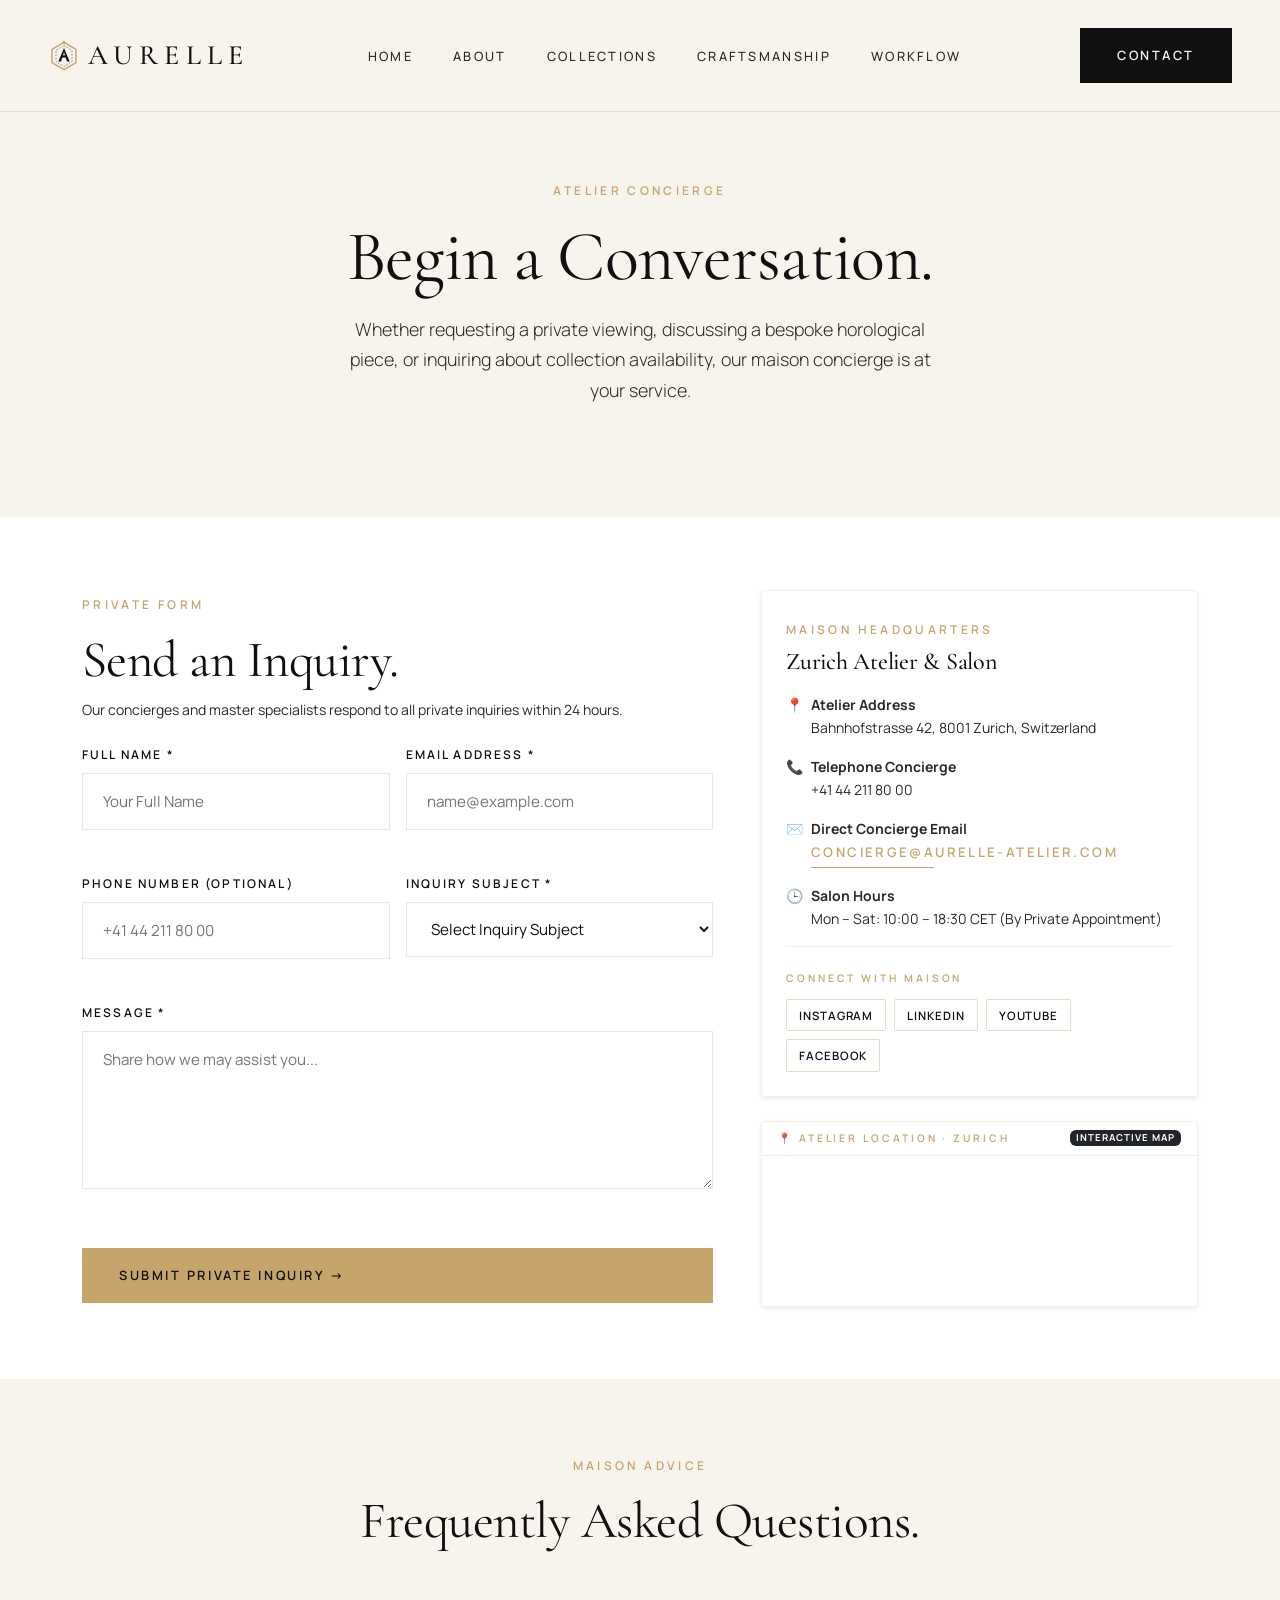
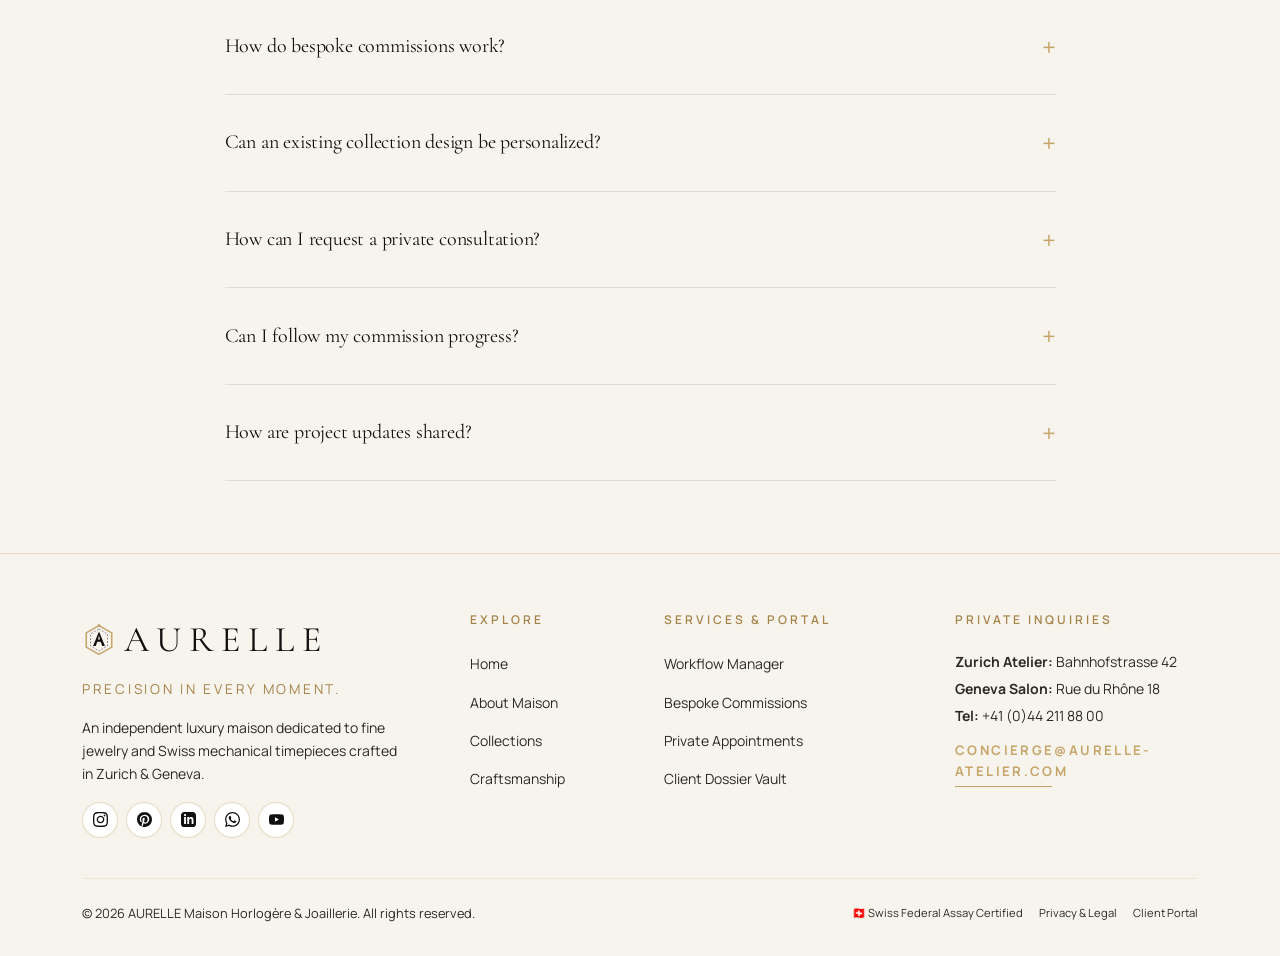
==== contact.html @ a98982f9 "first commit" ====
<!DOCTYPE html>
<html lang="en">
<head>
  <meta charset="UTF-8">
  <meta name="viewport" content="width=device-width, initial-scale=1.0">
  <title>Contact & Consultations — AURELLE Maison Horlogère</title>
  <meta name="description" content="Connect with AURELLE atelier concierge for private consultations, bespoke jewelry commissions, or watch inquires.">
  <link rel="icon" type="image/svg+xml" href="assets/images/favicon.svg">
  
  <link rel="preconnect" href="https://fonts.googleapis.com">
  <link rel="preconnect" href="https://fonts.gstatic.com" crossorigin>
  <link href="https://fonts.googleapis.com/css2?family=Cormorant+Garamond:ital,wght@0,300;0,400;0,500;0,600;1,400&family=Manrope:wght@300;400;500;600;700&display=swap" rel="stylesheet">
  <link href="https://cdn.jsdelivr.net/npm/bootstrap@5.3.2/dist/css/bootstrap.min.css" rel="stylesheet">
  <link rel="stylesheet" href="assets/css/style.css">
</head>
<body>
  <div class="page-progress-bar"></div>

  <!-- GLOBAL NAVBAR (Light page mode) -->
  <nav class="navbar-aurelle navbar-light-page" aria-label="Main Navigation">
    <div class="container-fluid px-lg-5 px-4 d-flex align-items-center justify-content-between">
      <a href="index.html" class="brand-logo d-inline-flex align-items-center gap-2">
        <svg class="brand-logo-icon" width="32" height="32" viewBox="0 0 40 40" fill="none" xmlns="http://www.w3.org/2000/svg">
          <path d="M20 3L35 11.6603V28.3397L20 37L5 28.3397V11.6603L20 3Z" stroke="#C6A56B" stroke-width="1.8" fill="none"/>
          <path d="M20 7L30 13V27L20 33L10 27V13L20 7Z" stroke="currentColor" stroke-width="1" stroke-dasharray="2 2" fill="none" opacity="0.6"/>
          <path d="M20 10L27 27H23.8L22 22H18L16.2 27H13L20 10ZM20 14.8L18.8 19.5H21.2L20 14.8Z" fill="currentColor"/>
          <circle cx="20" cy="3" r="1.8" fill="#C6A56B"/>
        </svg>
        <span>AURELLE</span>
      </a>

      <ul class="nav-links-desktop m-0 p-0">
        <li><a href="index.html" class="nav-link-item">Home</a></li>
        <li><a href="about.html" class="nav-link-item">About</a></li>
        <li><a href="collections.html" class="nav-link-item">Collections</a></li>
        <li><a href="craftsmanship.html" class="nav-link-item">Craftsmanship</a></li>
        <li><a href="workflow.html" class="nav-link-item">Workflow</a></li>
      </ul>

      <div class="desktop-contact-btn">
        <a href="contact.html" class="btn-aurelle-dark">Contact</a>
      </div>

      <button class="mobile-toggle-btn" aria-label="Toggle Navigation Menu" aria-expanded="false">
        <span></span>
        <span></span>
        <span></span>
      </button>
    </div>
  </nav>

  <!-- FULL SCREEN MOBILE MENU OVERLAY -->
  <div class="mobile-menu-overlay" role="dialog" aria-modal="true" aria-label="Mobile Navigation Menu">
    <div class="mobile-menu-header d-flex align-items-center justify-content-between">
      <div class="d-flex align-items-center gap-2">
        <svg class="brand-logo-icon" width="28" height="28" viewBox="0 0 40 40" fill="none" xmlns="http://www.w3.org/2000/svg">
          <path d="M20 3L35 11.6603V28.3397L20 37L5 28.3397V11.6603L20 3Z" stroke="#C6A56B" stroke-width="1.8" fill="none"/>
          <path d="M20 7L30 13V27L20 33L10 27V13L20 7Z" stroke="currentColor" stroke-width="1" stroke-dasharray="2 2" fill="none" opacity="0.6"/>
          <path d="M20 10L27 27H23.8L22 22H18L16.2 27H13L20 10ZM20 14.8L18.8 19.5H21.2L20 14.8Z" fill="currentColor"/>
          <circle cx="20" cy="3" r="1.8" fill="#C6A56B"/>
        </svg>
        <span class="text-obsidian fw-bold font-serif" style="font-size: 1.15rem; letter-spacing: 0.18em;">AURELLE</span>
      </div>
      <button class="mobile-close-btn" aria-label="Close Menu">✕</button>
    </div>

    <ul class="mobile-menu-nav">
      <li class="mobile-menu-item"><a href="index.html" class="mobile-menu-link"><span class="menu-num">01</span> Home</a></li>
      <li class="mobile-menu-item"><a href="about.html" class="mobile-menu-link"><span class="menu-num">02</span> About</a></li>
      <li class="mobile-menu-item"><a href="collections.html" class="mobile-menu-link"><span class="menu-num">03</span> Collections</a></li>
      <li class="mobile-menu-item"><a href="craftsmanship.html" class="mobile-menu-link"><span class="menu-num">04</span> Craftsmanship</a></li>
      <li class="mobile-menu-item"><a href="workflow.html" class="mobile-menu-link"><span class="menu-num">05</span> Workflow Manager</a></li>
      <li class="mobile-menu-item mt-3">
        <a href="contact.html" class="btn-aurelle-dark w-100 text-center justify-content-center mobile-menu-link">Contact</a>
      </li>
    </ul>
  </div>

  <main style="padding-top: 5rem;">
    <!-- SECTION 01 — CONTACT HERO -->
    <section class="py-5 bg-warm-ivory text-center mobile-center-text">
      <div class="container py-lg-5 reveal-up">
        <span class="section-label">ATELIER CONCIERGE</span>
        <h1>Begin a Conversation.</h1>
        <p class="lead-text mx-auto mt-3" style="max-width: 600px;">
          Whether requesting a private viewing, discussing a bespoke horological piece, or inquiring about collection availability, our maison concierge is at your service.
        </p>
      </div>
    </section>

    <!-- SECTION 02 — 2-COLUMN CONTACT FORM & MAISON CONCIERGE DETAILS -->
    <section class="py-5 bg-white border-top border-light mobile-center-text">
      <div class="container py-lg-4">
        <div class="row g-5">
          <!-- Left Column: Form -->
          <div class="col-lg-7 reveal-up">
            <div class="mb-4">
              <span class="section-label">PRIVATE FORM</span>
              <h2>Send an Inquiry.</h2>
              <p class="text-muted-custom small mt-2">
                Our concierges and master specialists respond to all private inquiries within 24 hours.
              </p>
            </div>

            <form class="form-aurelle-validate">
              <div class="row g-3">
                <div class="col-md-6 form-group-aurelle">
                  <label class="form-label-aurelle">Full Name *</label>
                  <input type="text" class="form-control-aurelle" placeholder="Your Full Name" required>
                </div>

                <div class="col-md-6 form-group-aurelle">
                  <label class="form-label-aurelle">Email Address *</label>
                  <input type="email" class="form-control-aurelle" placeholder="name@example.com" required>
                </div>

                <div class="col-md-6 form-group-aurelle">
                  <label class="form-label-aurelle">Phone Number (Optional)</label>
                  <input type="tel" class="form-control-aurelle" placeholder="+41 44 211 80 00">
                </div>

                <div class="col-md-6 form-group-aurelle">
                  <label class="form-label-aurelle">Inquiry Subject *</label>
                  <select class="form-control-aurelle" required>
                    <option value="">Select Inquiry Subject</option>
                    <option value="watch">Watch Collection Inquiry</option>
                    <option value="jewelry">Fine Jewelry Inquiry</option>
                    <option value="bespoke">Bespoke Commission</option>
                    <option value="workflow">Project & Workflow Query</option>
                    <option value="general">General Question</option>
                  </select>
                </div>

                <div class="col-12 form-group-aurelle">
                  <label class="form-label-aurelle">Message *</label>
                  <textarea class="form-control-aurelle" rows="5" placeholder="Share how we may assist you..." required></textarea>
                </div>

                <div class="col-12 mt-4">
                  <button type="submit" class="btn-aurelle-gold w-100 text-center">Submit Private Inquiry →</button>
                </div>
              </div>
            </form>
          </div>

          <!-- Right Column: Info, Social Icons & Google Map -->
          <div class="col-lg-5 reveal-up">
            <!-- Maison Contact Card -->
            <div class="p-4 bg-warm-ivory border border-gold-subtle rounded-1 mb-4 shadow-sm">
              <span class="section-label mb-2">MAISON HEADQUARTERS</span>
              <h3 class="h4 text-obsidian mb-3">Zurich Atelier & Salon</h3>

              <div class="d-flex flex-column gap-3 small text-muted-custom">
                <div class="d-flex align-items-start gap-2">
                  <span class="text-gold fw-bold">📍</span>
                  <div>
                    <strong class="text-obsidian d-block">Atelier Address</strong>
                    Bahnhofstrasse 42, 8001 Zurich, Switzerland
                  </div>
                </div>

                <div class="d-flex align-items-start gap-2">
                  <span class="text-gold fw-bold">📞</span>
                  <div>
                    <strong class="text-obsidian d-block">Telephone Concierge</strong>
                    +41 44 211 80 00
                  </div>
                </div>

                <div class="d-flex align-items-start gap-2">
                  <span class="text-gold fw-bold">✉️</span>
                  <div>
                    <strong class="text-obsidian d-block">Direct Concierge Email</strong>
                    <a href="mailto:concierge@aurelle-atelier.com" class="link-gold">concierge@aurelle-atelier.com</a>
                  </div>
                </div>

                <div class="d-flex align-items-start gap-2">
                  <span class="text-gold fw-bold">🕒</span>
                  <div>
                    <strong class="text-obsidian d-block">Salon Hours</strong>
                    Mon – Sat: 10:00 – 18:30 CET (By Private Appointment)
                  </div>
                </div>
              </div>

              <!-- Social Links -->
              <div class="border-top border-gold-subtle pt-3 mt-3">
                <span class="section-label mb-2" style="font-size:0.65rem;">CONNECT WITH MAISON</span>
                <div class="d-flex gap-2 flex-wrap mt-1">
                  <a href="#" class="contact-social-btn">Instagram</a>
                  <a href="#" class="contact-social-btn">LinkedIn</a>
                  <a href="#" class="contact-social-btn">YouTube</a>
                  <a href="#" class="contact-social-btn">Facebook</a>
                </div>
              </div>
            </div>

            <!-- Google Map Embed (Bigger Interactive Map) -->
            <div class="contact-map-card overflow-hidden rounded-1 border border-gold-subtle shadow-sm">
              <div class="bg-warm-ivory px-3 py-2 border-bottom border-gold-subtle d-flex align-items-center justify-content-between">
                <span class="section-label m-0" style="font-size: 0.65rem;">📍 ATELIER LOCATION · ZURICH</span>
                <span class="badge bg-dark text-gold" style="font-size: 0.6rem; letter-spacing: 0.1em;">INTERACTIVE MAP</span>
              </div>
              <iframe 
                src="https://www.google.com/maps/embed?pb=!1m18!1m12!1m3!1d2701.8906371253015!2d8.5375!3d47.3698!2m3!1f0!2f0!3f0!3m2!1i1024!2i768!4f13.1!3m3!1m2!1s0x479e07a2167d4f93%3A0x6b40286e6df41c2a!2sBahnhofstrasse%2C%208001%20Z%C3%BCrich%2C%20Switzerland!5e0!3m2!1sen!2sch!4v1700000000000!5m2!1sen!2sch" 
                width="100%" 
                height="450" 
                style="border:0; filter: contrast(1.03);" 
                allowfullscreen="" 
                loading="lazy" 
                referrerpolicy="no-referrer-when-downgrade"
                title="AURELLE Zurich Atelier Map Location">
              </iframe>
            </div>
          </div>
        </div>
      </div>
    </section>

    <!-- SECTION 03 — FREQUENTLY ASKED QUESTIONS ACCORDION -->
    <section class="py-5 bg-warm-ivory mobile-center-text">
      <div class="container py-lg-4">
        <div class="text-center mb-5 reveal-up">
          <span class="section-label">MAISON ADVICE</span>
          <h2>Frequently Asked Questions.</h2>
        </div>

        <div class="row justify-content-center">
          <div class="col-lg-9 reveal-up">
            <div class="faq-accordion-item">
              <div class="faq-accordion-header">
                <h4>How do bespoke commissions work?</h4>
                <span class="faq-toggle-icon">+</span>
              </div>
              <div class="faq-accordion-content">
                <p>Bespoke commissions begin with a consultation to explore initial design concepts, metal preferences, and gemstone selection. Following approval of 3D renders, our master craftsmen bring the piece to life with real-time updates accessible via our Workflow Manager portal.</p>
              </div>
            </div>

            <div class="faq-accordion-item">
              <div class="faq-accordion-header">
                <h4>Can an existing collection design be personalized?</h4>
                <span class="faq-toggle-icon">+</span>
              </div>
              <div class="faq-accordion-content">
                <p>Yes. All AURELLE timepieces and fine jewelry items can be customized with hand-engraved monograms, specific gemstone selections, custom leather straps, or distinct gold alloy finishes.</p>
              </div>
            </div>

            <div class="faq-accordion-item">
              <div class="faq-accordion-header">
                <h4>How can I request a private consultation?</h4>
                <span class="faq-toggle-icon">+</span>
              </div>
              <div class="faq-accordion-content">
                <p>Simply complete our online inquiry form or email concierge@aurelle-atelier.com. Our concierge will contact you within 24 hours to arrange an in-person salon visit or virtual consultation.</p>
              </div>
            </div>

            <div class="faq-accordion-item">
              <div class="faq-accordion-header">
                <h4>Can I follow my commission progress?</h4>
                <span class="faq-toggle-icon">+</span>
              </div>
              <div class="faq-accordion-content">
                <p>Absolutely. Every client receives a secure project reference code allowing them to monitor milestone stages, view workshop photo updates, and review quality inspection reports in our Workflow Manager.</p>
              </div>
            </div>

            <div class="faq-accordion-item">
              <div class="faq-accordion-header">
                <h4>How are project updates shared?</h4>
                <span class="faq-toggle-icon">+</span>
              </div>
              <div class="faq-accordion-content">
                <p>Updates are published directly to your client workflow portal as key milestones are completed—such as CAD approval, metal casting, stone setting, and chronometric timing tests.</p>
              </div>
            </div>
          </div>
        </div>
      </div>
    </section>
  </main>

  <!-- GLOBAL FOOTER -->
  <footer class="footer-aurelle">
    <div class="container">
      <div class="row g-4 g-lg-5">
        <div class="col-lg-4 col-md-6">
          <div class="footer-brand-title d-inline-flex align-items-center gap-2">
            <svg class="brand-logo-icon" width="34" height="34" viewBox="0 0 40 40" fill="none" xmlns="http://www.w3.org/2000/svg">
              <path d="M20 3L35 11.6603V28.3397L20 37L5 28.3397V11.6603L20 3Z" stroke="#C6A56B" stroke-width="1.8" fill="none"/>
              <path d="M20 7L30 13V27L20 33L10 27V13L20 7Z" stroke="currentColor" stroke-width="1" stroke-dasharray="2 2" fill="none" opacity="0.6"/>
              <path d="M20 10L27 27H23.8L22 22H18L16.2 27H13L20 10ZM20 14.8L18.8 19.5H21.2L20 14.8Z" fill="currentColor"/>
              <circle cx="20" cy="3" r="1.8" fill="#C6A56B"/>
            </svg>
            <span>AURELLE</span>
          </div>
          <div class="footer-tagline">Precision in Every Moment.</div>
          <p class="text-muted-custom small mb-3" style="max-width: 320px;">
            An independent luxury maison dedicated to fine jewelry and Swiss mechanical timepieces crafted in Zurich & Geneva.
          </p>
          <div class="footer-social-bar d-flex align-items-center gap-2 mt-3">
            <a href="https://instagram.com" target="_blank" class="footer-social-icon" title="Instagram" aria-label="Instagram">
              <svg width="15" height="15" fill="currentColor" viewBox="0 0 24 24"><path d="M12 2.163c3.204 0 3.584.012 4.85.07 3.252.148 4.771 1.691 4.919 4.919.058 1.265.069 1.645.069 4.849 0 3.205-.012 3.584-.069 4.849-.149 3.225-1.664 4.771-4.919 4.919-1.266.058-1.644.07-4.85.07-3.204 0-3.584-.012-4.849-.07-3.26-.149-4.771-1.699-4.919-4.92-.058-1.265-.07-1.644-.07-4.849 0-3.204.013-3.583.07-4.849.149-3.227 1.664-4.771 4.919-4.919 1.266-.057 1.645-.069 4.849-.069zm0-2.163c-3.259 0-3.667.014-4.947.072-4.358.2-6.78 2.618-6.98 6.98-.059 1.281-.073 1.689-.073 4.948 0 3.259.014 3.668.072 4.948.2 4.358 2.618 6.78 6.98 6.98 1.281.058 1.689.072 4.948.072 3.259 0 3.668-.014 4.948-.072 4.354-.2 6.782-2.618 6.979-6.98.059-1.28.073-1.689.073-4.948 0-3.259-.014-3.667-.072-4.947-.196-4.354-2.617-6.78-6.979-6.98-1.281-.059-1.69-.073-4.949-.073zm0 5.838c-3.403 0-6.162 2.759-6.162 6.162s2.759 6.163 6.162 6.163 6.162-2.759 6.162-6.163c0-3.403-2.759-6.162-6.162-6.162zm0 10.162c-2.209 0-4-1.79-4-4 0-2.209 1.791-4 4-4s4 1.791 4 4c0 2.21-1.791 4-4 4zm6.406-11.845c-.796 0-1.441.645-1.441 1.44s.645 1.44 1.441 1.44c.795 0 1.439-.645 1.439-1.44s-.644-1.44-1.439-1.44z"/></svg>
            </a>
            <a href="https://pinterest.com" target="_blank" class="footer-social-icon" title="Pinterest" aria-label="Pinterest">
              <svg width="15" height="15" fill="currentColor" viewBox="0 0 24 24"><path d="M12 0c-6.627 0-12 5.372-12 12 0 5.084 3.163 9.426 7.627 11.174-.105-.949-.2-2.405.042-3.441.218-.937 1.407-5.965 1.407-5.965s-.359-.719-.359-1.782c0-1.668.967-2.914 2.171-2.914 1.023 0 1.518.769 1.518 1.69 0 1.029-.655 2.568-.994 3.995-.283 1.194.599 2.169 1.777 2.169 2.133 0 3.772-2.249 3.772-5.495 0-2.873-2.064-4.882-5.012-4.882-3.414 0-5.418 2.561-5.418 5.207 0 1.031.397 2.138.893 2.738.098.119.112.224.083.345-.09.375-.293 1.199-.334 1.363-.053.225-.172.271-.401.165-1.495-.69-2.433-2.878-2.433-4.646 0-3.776 2.748-7.252 7.92-7.252 4.158 0 7.392 2.967 7.392 6.923 0 4.135-2.607 7.462-6.233 7.462-1.214 0-2.354-.629-2.758-1.379l-.749 2.848c-.269 1.045-1.004 2.352-1.498 3.146 1.123.345 2.306.535 3.55.535 6.627 0 12-5.373 12-12 0-6.628-5.373-12-12-12z"/></svg>
            </a>
            <a href="https://linkedin.com" target="_blank" class="footer-social-icon" title="LinkedIn" aria-label="LinkedIn">
              <svg width="15" height="15" fill="currentColor" viewBox="0 0 24 24"><path d="M19 0h-14c-2.761 0-5 2.239-5 5v14c0 2.761 2.239 5 5 5h14c2.762 0 5-2.239 5-5v-14c0-2.761-2.238-5-5-5zm-11 19h-3v-11h3v11zm-1.5-12.268c-.966 0-1.75-.79-1.75-1.764s.784-1.764 1.75-1.764 1.75.79 1.75 1.764-.783 1.764-1.75 1.764zm13.5 12.268h-3v-5.604c0-3.368-4-3.113-4 0v5.604h-3v-11h3v1.765c1.396-2.586 7-2.777 7 2.476v6.759z"/></svg>
            </a>
            <a href="https://wa.me/" target="_blank" class="footer-social-icon" title="WhatsApp Concierge" aria-label="WhatsApp">
              <svg width="15" height="15" fill="currentColor" viewBox="0 0 24 24"><path d="M.057 24l1.687-6.163c-1.041-1.804-1.588-3.849-1.587-5.946.003-6.556 5.338-11.891 11.893-11.891 3.181.001 6.167 1.24 8.413 3.488 2.245 2.248 3.481 5.236 3.48 8.414-.003 6.557-5.338 11.892-11.893 11.892-1.99-.001-3.951-.5-5.688-1.448l-6.305 1.654zm6.597-3.807c1.676.995 3.276 1.591 5.392 1.592 5.448 0 9.886-4.434 9.889-9.885.002-5.462-4.415-9.89-9.881-9.892-5.452 0-9.887 4.434-9.889 9.884-.001 2.225.651 3.891 1.746 5.634l-.999 3.648 3.742-.981zm11.387-5.464c-.074-.124-.272-.198-.57-.347-.297-.149-1.758-.868-2.031-.967-.272-.099-.47-.149-.669.149-.198.297-.768.967-.941 1.165-.173.198-.347.223-.644.074-.297-.149-1.255-.462-2.39-1.475-.883-.788-1.48-1.761-1.653-2.059-.173-.297-.018-.458.13-.606.134-.133.297-.347.446-.521.151-.172.2-.296.3-.495.099-.198.05-.372-.025-.521-.075-.148-.669-1.611-.916-2.206-.242-.579-.487-.501-.669-.51l-.57-.01c-.198 0-.52.074-.792.372s-1.04 1.016-1.04 2.479 1.065 2.876 1.213 3.074c.149.198 2.095 3.2 5.076 4.487.709.306 1.263.489 1.694.626.712.226 1.36.194 1.872.118.571-.085 1.758-.719 2.006-1.413.248-.695.248-1.29.173-1.414z"/></svg>
            </a>
            <a href="https://youtube.com" target="_blank" class="footer-social-icon" title="Atelier Films" aria-label="YouTube">
              <svg width="15" height="15" fill="currentColor" viewBox="0 0 24 24"><path d="M23.498 6.186a3.016 3.016 0 0 0-2.122-2.136C19.505 3.545 12 3.545 12 3.545s-7.505 0-9.377.505A3.017 3.017 0 0 0 .502 6.186C0 8.07 0 12 0 12s0 3.93.502 5.814a3.016 3.016 0 0 0 2.122 2.136c1.871.505 9.376.505 9.376.505s7.505 0 9.377-.505a3.015 3.015 0 0 0 2.122-2.136C24 15.93 24 12 24 12s0-3.93-.502-5.814zM9.545 15.568V8.432L15.818 12l-6.273 3.568z"/></svg>
            </a>
          </div>
        </div>

        <div class="col-lg-2 col-md-6">
          <div class="footer-heading">Explore</div>
          <ul class="footer-links p-0">
            <li><a href="index.html">Home</a></li>
            <li><a href="about.html">About Maison</a></li>
            <li><a href="collections.html">Collections</a></li>
            <li><a href="craftsmanship.html">Craftsmanship</a></li>
          </ul>
        </div>

        <div class="col-lg-3 col-md-6">
          <div class="footer-heading">Services & Portal</div>
          <ul class="footer-links p-0">
            <li><a href="workflow.html">Workflow Manager</a></li>
            <li><a href="contact.html">Bespoke Commissions</a></li>
            <li><a href="contact.html">Private Appointments</a></li>
            <li><a href="workflow.html">Client Dossier Vault</a></li>
          </ul>
        </div>

        <div class="col-lg-3 col-md-6">
          <div class="footer-heading">Private Inquiries</div>
          <p class="text-muted-custom small mb-1"><strong>Zurich Atelier:</strong> Bahnhofstrasse 42</p>
          <p class="text-muted-custom small mb-1"><strong>Geneva Salon:</strong> Rue du Rhône 18</p>
          <p class="text-muted-custom small mb-2"><strong>Tel:</strong> <a href="tel:+41442118800" class="text-obsidian text-decoration-none">+41 (0)44 211 88 00</a></p>
          <a href="mailto:concierge@aurelle-atelier.com" class="link-gold small fw-bold d-inline-block mt-1">concierge@aurelle-atelier.com</a>
        </div>
      </div>

      <div class="footer-bottom">
        <div>© 2026 AURELLE Maison Horlogère & Joaillerie. All rights reserved.</div>
        <div class="d-flex gap-3 align-items-center flex-wrap">
          <span class="text-muted-custom small">🇨🇭 Swiss Federal Assay Certified</span>
          <a href="contact.html" class="text-muted-custom small text-decoration-none">Privacy & Legal</a>
          <a href="workflow.html" class="text-muted-custom small text-decoration-none">Client Portal</a>
        </div>
      </div>
    </div>
  </footer>

  <script src="https://cdn.jsdelivr.net/npm/bootstrap@5.3.2/dist/js/bootstrap.bundle.min.js"></script>
  <script src="assets/js/main.js"></script>

  <!-- Floating Back to Top Button -->
  <button id="backToTopBtn" class="back-to-top-btn" aria-label="Back to Top">
    <svg viewBox="0 0 24 24" fill="none" xmlns="http://www.w3.org/2000/svg">
      <path d="M12 19V5M12 5L5 12M12 5L19 12" stroke-width="2" stroke-linecap="round" stroke-linejoin="round"/>
    </svg>
  </button>
</body>
</html>
---- assets/css/style.css ----
/* ==========================================================================
   AURELLE — LUXURY FINE JEWELRY & SWISS-INSPIRED WATCHMAKING
   Master Design System & Styling Architecture
   ========================================================================== */

/* --------------------------------------------------------------------------
   1. CSS RESET & BASE RULES
   -------------------------------------------------------------------------- */
*, *::before, *::after {
  box-sizing: border-box;
  margin: 0;
  padding: 0;
}

html {
  scroll-behavior: smooth;
  font-size: 16px;
  overflow-x: clip;
}

body {
  font-family: 'Manrope', -apple-system, BlinkMacSystemFont, 'Segoe UI', Roboto, sans-serif;
  background-color: var(--color-warm-ivory);
  color: var(--color-obsidian);
  line-height: 1.65;
  -webkit-font-smoothing: antialiased;
  -moz-osx-font-smoothing: grayscale;
  overflow-x: clip;
  width: 100%;
}

img, video, iframe {
  max-width: 100%;
  height: auto;
  display: block;
}

a {
  color: inherit;
  text-decoration: none;
  transition: var(--transition-fast);
}

button, input, select, textarea {
  font-family: inherit;
  font-size: inherit;
  background: none;
  border: none;
  outline: none;
}

/* Custom Luxury Text Selection (Crystal Clear Visibility) */
::selection {
  background-color: #C6A56B !important;
  color: #101010 !important;
  -webkit-text-fill-color: #101010 !important;
  text-shadow: none !important;
}

::-moz-selection {
  background-color: #C6A56B !important;
  color: #101010 !important;
  text-shadow: none !important;
}

/* --------------------------------------------------------------------------
   2. DESIGN TOKENS & CSS VARIABLES
   -------------------------------------------------------------------------- */
:root {
  /* Brand Color Palette */
  --color-obsidian: #101010;
  --color-champagne-gold: #C6A56B;
  --color-gold-light: #DFCA9B;
  --color-gold-dark: #A58349;
  --color-warm-ivory: #F7F4EE;
  --color-soft-stone: #E7E0D5;
  --color-muted-graphite: #2D2A26;
  --color-pure-white: #FFFFFF;
  --color-card-dark: #181818;
  --color-border-dark: rgba(198, 165, 107, 0.25);
  --color-border-light: rgba(16, 16, 16, 0.1);

  /* Typography */
  --font-heading: 'Cormorant Garamond', Georgia, serif;
  --font-body: 'Manrope', sans-serif;

  /* Transitions */
  --transition-fast: 0.25s cubic-bezier(0.25, 1, 0.5, 1);
  --transition-medium: 0.45s cubic-bezier(0.16, 1, 0.3, 1);
  --transition-slow: 0.8s cubic-bezier(0.16, 1, 0.3, 1);
  --transition-cubic: cubic-bezier(0.65, 0, 0.35, 1);

  /* Spacing */
  --section-padding-y: clamp(4rem, 8vw, 8.5rem);
  --container-max-width: 1320px;
}

/* --------------------------------------------------------------------------
   3. TYPOGRAPHY SYSTEM
   -------------------------------------------------------------------------- */
h1, h2, h3, h4, .font-serif {
  font-family: var(--font-heading);
  font-weight: 400;
  line-height: 1.15;
  letter-spacing: -0.01em;
}

h1 {
  font-size: clamp(2.5rem, 5.5vw, 5.25rem);
}

h2 {
  font-size: clamp(2rem, 4vw, 3.75rem);
}

h3 {
  font-size: clamp(1.5rem, 2.5vw, 2.35rem);
}

h4 {
  font-size: clamp(1.2rem, 1.8vw, 1.65rem);
}

.section-label {
  font-family: var(--font-body);
  font-size: 0.75rem;
  font-weight: 600;
  text-transform: uppercase;
  letter-spacing: 0.28em;
  color: var(--color-champagne-gold);
  display: inline-block;
  margin-bottom: 1rem;
}

.text-muted-custom {
  color: var(--color-muted-graphite);
}

.lead-text {
  font-size: clamp(1.05rem, 1.4vw, 1.3rem);
  font-weight: 300;
  color: var(--color-muted-graphite);
  line-height: 1.7;
}

/* --------------------------------------------------------------------------
   4. GLOBAL BUTTONS & REUSABLE COMPONENTS
   -------------------------------------------------------------------------- */
.btn-aurelle-gold {
  display: inline-flex;
  align-items: center;
  gap: 0.75rem;
  padding: 1rem 2.25rem;
  background-color: var(--color-champagne-gold);
  color: var(--color-obsidian);
  font-size: 0.8rem;
  font-weight: 600;
  letter-spacing: 0.2em;
  text-transform: uppercase;
  border: 1px solid var(--color-champagne-gold);
  position: relative;
  overflow: hidden;
  z-index: 1;
  transition: var(--transition-medium);
  cursor: pointer;
}

.btn-aurelle-gold::before {
  content: '';
  position: absolute;
  top: 0;
  left: -100%;
  width: 100%;
  height: 100%;
  background: var(--color-obsidian);
  z-index: -1;
  transition: transform var(--transition-medium);
}

.btn-aurelle-gold:hover {
  color: var(--color-champagne-gold);
}

.btn-aurelle-gold:hover::before {
  transform: translateX(100%);
}

.btn-aurelle-outline {
  display: inline-flex;
  align-items: center;
  gap: 0.75rem;
  padding: 0.95rem 2.25rem;
  background-color: transparent;
  color: var(--color-pure-white);
  font-size: 0.8rem;
  font-weight: 600;
  letter-spacing: 0.2em;
  text-transform: uppercase;
  border: 1px solid var(--color-champagne-gold);
  position: relative;
  transition: var(--transition-medium);
  cursor: pointer;
}

.btn-aurelle-outline:hover {
  background-color: var(--color-champagne-gold);
  color: var(--color-obsidian);
}

.btn-aurelle-dark {
  display: inline-flex;
  align-items: center;
  gap: 0.75rem;
  padding: 1rem 2.25rem;
  background-color: var(--color-obsidian);
  color: var(--color-warm-ivory);
  font-size: 0.8rem;
  font-weight: 600;
  letter-spacing: 0.2em;
  text-transform: uppercase;
  border: 1px solid var(--color-obsidian);
  transition: var(--transition-medium);
  cursor: pointer;
}

.btn-aurelle-dark:hover {
  background-color: var(--color-champagne-gold);
  border-color: var(--color-champagne-gold);
  color: var(--color-obsidian);
}

.link-gold {
  display: inline-flex;
  align-items: center;
  gap: 0.5rem;
  font-size: 0.825rem;
  font-weight: 600;
  letter-spacing: 0.18em;
  text-transform: uppercase;
  color: var(--color-champagne-gold);
  position: relative;
  padding-bottom: 4px;
}

.link-gold::after {
  content: '';
  position: absolute;
  bottom: 0;
  left: 0;
  width: 100%;
  height: 1px;
  background-color: var(--color-champagne-gold);
  transform: scaleX(0.4);
  transform-origin: left;
  transition: transform var(--transition-fast);
}

.link-gold:hover::after {
  transform: scaleX(1);
}

.divider-gold-thin {
  width: 100%;
  height: 1px;
  background: linear-gradient(90deg, transparent, var(--color-champagne-gold), transparent);
  margin: var(--section-padding-y) 0;
  opacity: 0.4;
}

/* --------------------------------------------------------------------------
   5. GLOBAL NAVBAR (DESKTOP & SCROLL)
   -------------------------------------------------------------------------- */
.navbar-aurelle {
  position: fixed;
  top: 0;
  left: 0;
  width: 100%;
  z-index: 1000;
  padding: 1.75rem 0;
  transition: background-color var(--transition-medium), padding var(--transition-medium), border-color var(--transition-medium);
}

.navbar-aurelle.scrolled {
  background-color: rgba(16, 16, 16, 0.94);
  backdrop-filter: blur(12px);
  -webkit-backdrop-filter: blur(12px);
  padding: 1rem 0;
  border-bottom: 1px solid var(--color-border-dark);
}

.navbar-aurelle.navbar-light-page {
  background-color: rgba(247, 244, 238, 0.95);
  backdrop-filter: blur(12px);
  border-bottom: 1px solid var(--color-border-light);
}

.navbar-aurelle.navbar-light-page.scrolled {
  background-color: rgba(247, 244, 238, 0.98);
  border-bottom: 1px solid var(--color-border-dark);
}

.brand-logo {
  font-family: var(--font-heading);
  font-size: 1.75rem;
  font-weight: 500;
  letter-spacing: 0.22em;
  color: var(--color-pure-white);
  text-transform: uppercase;
  transition: color var(--transition-fast);
}

.navbar-light-page .brand-logo {
  color: var(--color-obsidian);
}

.nav-links-desktop {
  display: flex;
  align-items: center;
  gap: 2.5rem;
  list-style: none;
}

.nav-link-item {
  font-size: 0.8rem;
  font-weight: 500;
  letter-spacing: 0.18em;
  text-transform: uppercase;
  color: rgba(255, 255, 255, 0.75);
  position: relative;
  padding: 0.25rem 0;
}

.navbar-light-page .nav-link-item {
  color: var(--color-muted-graphite);
}

.nav-link-item::after {
  content: '';
  position: absolute;
  bottom: -2px;
  left: 0;
  width: 100%;
  height: 1px;
  background-color: var(--color-champagne-gold);
  transform: scaleX(0);
  transform-origin: right;
  transition: transform var(--transition-medium);
}

.nav-link-item:hover, .nav-link-item.active {
  color: var(--color-champagne-gold);
}

.navbar-light-page .nav-link-item:hover,
.navbar-light-page .nav-link-item.active {
  color: var(--color-obsidian);
}

.nav-link-item:hover::after, .nav-link-item.active::after {
  transform: scaleX(1);
  transform-origin: left;
}

/* Progress indicator bar at top of page */
.page-progress-bar {
  position: fixed;
  top: 0;
  left: 0;
  height: 2px;
  width: 0%;
  background: linear-gradient(90deg, var(--color-gold-dark), var(--color-champagne-gold), var(--color-gold-light));
  z-index: 1050;
  transition: width 0.1s ease-out;
}

/* --------------------------------------------------------------------------
   6. MOBILE & TABLET NAVIGATION (< 992px) - STRICT REQUIREMENT
   -------------------------------------------------------------------------- */
.mobile-toggle-btn {
  display: none;
  background: none;
  border: none;
  cursor: pointer;
  padding: 0.5rem;
  z-index: 1100;
  width: 44px;
  height: 44px;
  align-items: center;
  justify-content: center;
  flex-direction: column;
  gap: 6px;
}

.mobile-toggle-btn span {
  display: block;
  width: 24px;
  height: 1.5px;
  background-color: var(--color-pure-white);
  transition: transform 0.35s ease, opacity 0.25s ease, background-color 0.35s ease;
}

.navbar-light-page .mobile-toggle-btn span {
  background-color: var(--color-obsidian);
}

.mobile-toggle-btn.active span:nth-child(1) {
  transform: translateY(7.5px) rotate(45deg);
  background-color: var(--color-obsidian) !important;
}

.mobile-toggle-btn.active span:nth-child(2) {
  opacity: 0;
}

.mobile-toggle-btn.active span:nth-child(3) {
  transform: translateY(-7.5px) rotate(-45deg);
  background-color: var(--color-obsidian) !important;
}

/* Full Screen Mobile Menu Overlay (Light Luxury Theme) */
.mobile-menu-overlay {
  position: fixed;
  top: 0;
  left: 0;
  width: 100vw;
  height: 100vh;
  height: 100dvh;
  background-color: var(--color-warm-ivory);
  z-index: 1080;
  display: flex;
  flex-direction: column;
  justify-content: flex-start;
  padding: 1.5rem 1.75rem 1.75rem 1.75rem;
  opacity: 0;
  visibility: hidden;
  pointer-events: none;
  transition: opacity 0.35s ease, visibility 0.35s ease;
  overflow-y: auto;
}

.mobile-menu-overlay.open {
  opacity: 1;
  visibility: visible;
  pointer-events: auto;
}

.mobile-menu-header {
  border-bottom: 1px solid rgba(198, 165, 107, 0.3);
  padding-bottom: 0.85rem;
  margin-bottom: 0.5rem;
}

.mobile-close-btn {
  background: rgba(16, 16, 16, 0.06);
  border: 1px solid rgba(16, 16, 16, 0.15);
  color: var(--color-obsidian);
  width: 36px;
  height: 36px;
  border-radius: 50%;
  display: flex;
  align-items: center;
  justify-content: center;
  font-size: 1.1rem;
  font-weight: 700;
  cursor: pointer;
  transition: all 0.25s ease;
}

.mobile-close-btn:hover {
  background: var(--color-obsidian);
  color: var(--color-champagne-gold);
}

.mobile-menu-nav {
  list-style: none;
  display: flex;
  flex-direction: column;
  gap: 0.65rem;
  margin: 0.5rem 0;
  padding: 0;
}

.mobile-menu-item {
  opacity: 0;
  transform: translateY(12px);
  transition: opacity 0.3s ease, transform 0.3s ease;
}

.mobile-menu-overlay.open .mobile-menu-item {
  opacity: 1;
  transform: translateY(0);
}

.mobile-menu-link {
  font-family: var(--font-heading);
  font-size: clamp(1.2rem, 3.8vw, 1.45rem);
  font-weight: 500;
  color: var(--color-obsidian);
  display: inline-flex;
  align-items: center;
  gap: 0.85rem;
  text-decoration: none;
  padding: 0.25rem 0;
  transition: color 0.25s ease, transform 0.25s ease;
}

.mobile-menu-link .menu-num {
  font-family: var(--font-body);
  font-size: 0.72rem;
  font-weight: 700;
  color: var(--color-gold-dark);
  letter-spacing: 0.12em;
  background: rgba(16, 16, 16, 0.05);
  padding: 0.15rem 0.5rem;
  border-radius: 2px;
  border: 1px solid rgba(198, 165, 107, 0.3);
}

.mobile-menu-link:hover, .mobile-menu-link.active {
  color: var(--color-gold-dark);
  transform: translateX(4px);
}

.mobile-menu-link.btn-aurelle-dark {
  color: var(--color-warm-ivory) !important;
  font-family: var(--font-body);
  font-size: 0.8rem;
  font-weight: 600;
  letter-spacing: 0.2em;
  text-transform: uppercase;
  padding: 0.85rem 1.5rem;
  border-radius: 4px;
}

.mobile-menu-link.btn-aurelle-dark:hover {
  color: var(--color-obsidian) !important;
  background-color: var(--color-champagne-gold);
  border-color: var(--color-champagne-gold);
  transform: none;
}

.mobile-menu-footer {
  border-top: 1px solid rgba(198, 165, 107, 0.3);
  padding-top: 1rem;
  display: flex;
  flex-direction: column;
  gap: 0.5rem;
}

.mobile-menu-footer p {
  font-size: 0.75rem;
  color: var(--color-muted-graphite);
  letter-spacing: 0.12em;
  text-transform: uppercase;
  font-weight: 600;
}

@media (max-width: 991px) {
  .nav-links-desktop, .desktop-contact-btn {
    display: none !important;
  }
  .mobile-toggle-btn {
    display: flex !important;
  }
}

/* Prevent scroll when menu is open */
body.menu-open {
  overflow: hidden !important;
}

/* --------------------------------------------------------------------------
   7. HERO SECTION (HOMEPAGE SECTION 01)
   -------------------------------------------------------------------------- */
.hero-section {
  position: relative;
  width: 100%;
  min-height: 100vh;
  display: flex;
  align-items: center;
  background-color: var(--color-obsidian);
  color: var(--color-pure-white);
  overflow: hidden;
}

.hero-bg-container {
  position: absolute;
  top: 0;
  left: 0;
  width: 100%;
  height: 100%;
  z-index: 1;
}

.hero-bg-img {
  width: 100%;
  height: 100%;
  object-fit: cover;
  object-position: center;
  transform: scale(1.05);
  animation: heroZoom 20s infinite alternate cubic-bezier(0.25, 1, 0.5, 1);
}

@keyframes heroZoom {
  0% { transform: scale(1.05); }
  100% { transform: scale(1.15); }
}

.hero-overlay {
  position: absolute;
  top: 0;
  left: 0;
  width: 100%;
  height: 100%;
  background: radial-gradient(circle at 30% 50%, rgba(16, 16, 16, 0.65) 0%, rgba(16, 16, 16, 0.9) 80%);
  z-index: 2;
}

.hero-content {
  position: relative;
  z-index: 3;
  padding-top: 6rem;
  padding-bottom: 4rem;
}

.hero-title {
  color: var(--color-warm-ivory);
  margin-bottom: 1.25rem;
}

/* Unique Luxury Metallic Liquid Sweep Animation for "Time, Refined." */
.hero-title-gradient {
  background: linear-gradient(
    110deg,
    #FFFFFF 0%,
    #F7F4EE 20%,
    #DFCA9B 40%,
    #C6A56B 50%,
    #FFFFFF 65%,
    #F7F4EE 80%,
    #DFCA9B 100%
  );
  background-size: 220% auto;
  -webkit-background-clip: text;
  background-clip: text;
  -webkit-text-fill-color: transparent;
  color: #FFFFFF;
  animation: metallicLiquidSweep 7s linear infinite;
  display: inline-block;
  position: relative;
  text-shadow: 0 10px 30px rgba(0, 0, 0, 0.4);
  transition: transform 0.4s cubic-bezier(0.16, 1, 0.3, 1), filter 0.4s ease;
  cursor: default;
}

.hero-title-gradient:hover {
  transform: translateY(-2px) scale(1.01);
  filter: drop-shadow(0 0 18px rgba(198, 165, 107, 0.6));
}

@keyframes metallicLiquidSweep {
  0% {
    background-position: 0% 50%;
  }
  100% {
    background-position: 220% 50%;
  }
}

/* Chronometer Precision Accent Underline with Floating Diamond Indicator */
.hero-title-accent-line {
  display: block;
  width: 140px;
  height: 2px;
  background: linear-gradient(90deg, var(--color-champagne-gold), transparent);
  margin-top: 0.85rem;
  margin-bottom: 1.25rem;
  position: relative;
  border-radius: 2px;
}

.hero-title-accent-line::after {
  content: '';
  position: absolute;
  top: -3px;
  left: 0;
  width: 8px;
  height: 8px;
  background-color: var(--color-champagne-gold);
  transform: rotate(45deg);
  box-shadow: 0 0 10px var(--color-champagne-gold);
  animation: precisionLineSlide 4s ease-in-out infinite alternate;
}

@keyframes precisionLineSlide {
  0% {
    left: 0%;
  }
  100% {
    left: 100%;
  }
}

.hero-subtitle {
  color: rgba(247, 244, 238, 0.85);
  max-width: 580px;
  margin-bottom: 2.5rem;
}

.hero-actions {
  display: flex;
  align-items: center;
  gap: 1.5rem;
  flex-wrap: wrap;
}

.scroll-indicator {
  position: absolute;
  bottom: 2.5rem;
  left: 50%;
  transform: translateX(-50%);
  z-index: 3;
  display: flex;
  flex-direction: column;
  align-items: center;
  gap: 0.5rem;
  color: var(--color-champagne-gold);
  font-size: 0.7rem;
  letter-spacing: 0.25em;
  text-transform: uppercase;
  opacity: 0.8;
}

.scroll-mouse {
  width: 20px;
  height: 32px;
  border: 1.5px solid var(--color-champagne-gold);
  border-radius: 12px;
  position: relative;
}

.scroll-mouse::before {
  content: '';
  position: absolute;
  top: 6px;
  left: 50%;
  transform: translateX(-50%);
  width: 3px;
  height: 6px;
  background-color: var(--color-champagne-gold);
  border-radius: 2px;
  animation: scrollWheel 2s infinite ease-in-out;
}

@keyframes scrollWheel {
  0% { opacity: 1; transform: translate(-50%, 0); }
  100% { opacity: 0; transform: translate(-50%, 14px); }
}

/* --------------------------------------------------------------------------
   8. SIGNATURE COLLECTIONS (HOMEPAGE SECTION 02)
   -------------------------------------------------------------------------- */
.section-signature {
  background-color: var(--color-warm-ivory);
  padding-top: var(--section-padding-y);
  padding-bottom: var(--section-padding-y);
}

.collection-card {
  position: relative;
  margin-bottom: 2rem;
  background-color: var(--color-pure-white);
  border: 1px solid var(--color-border-light);
  transition: var(--transition-medium);
  overflow: hidden;
  height: 100%;
  display: flex;
  flex-direction: column;
  z-index: 1;
}

.collection-card:hover {
  transform: translateY(-8px);
  box-shadow: 0 20px 40px rgba(0, 0, 0, 0.06);
  z-index: 10;
}

.collection-img-wrap {
  position: relative;
  overflow: hidden;
  aspect-ratio: 4 / 3;
}

.collection-img-wrap img {
  width: 100%;
  height: 100%;
  object-fit: cover;
  transition: transform var(--transition-slow);
}

.collection-card:hover .collection-img-wrap img {
  transform: scale(1.06);
}

.collection-info {
  padding: 2.25rem 2rem;
  flex: 1;
  display: flex;
  flex-direction: column;
  justify-content: space-between;
}

.collection-info h3 {
  margin-bottom: 0.75rem;
  color: var(--color-obsidian);
}

.collection-info p {
  color: var(--color-muted-graphite);
  font-size: 0.95rem;
  margin-bottom: 1.5rem;
}

/* --------------------------------------------------------------------------
   9. THE ART OF TIME (HOMEPAGE SECTION 03)
   -------------------------------------------------------------------------- */
.section-art-of-time {
  background-color: var(--color-pure-white);
  padding-top: var(--section-padding-y);
  padding-bottom: var(--section-padding-y);
  position: relative;
}

.split-vertical-line {
  position: absolute;
  top: 15%;
  bottom: 15%;
  left: 50%;
  width: 1px;
  background: linear-gradient(180deg, transparent, var(--color-champagne-gold), transparent);
  opacity: 0.4;
}

.art-img-box {
  position: relative;
  overflow: hidden;
  box-shadow: 0 25px 50px rgba(0, 0, 0, 0.08);
  aspect-ratio: 4 / 3;
  width: 100%;
}

.art-img-box img {
  width: 100%;
  height: 100%;
  object-fit: cover;
  object-position: center;
  border-radius: 0px;
}

/* --------------------------------------------------------------------------
   10. JEWELRY SPOTLIGHT (HOMEPAGE SECTION 04)
   -------------------------------------------------------------------------- */
.section-spotlight {
  background-color: var(--color-obsidian);
  color: var(--color-pure-white);
  padding-top: var(--section-padding-y);
  padding-bottom: var(--section-padding-y);
}

.collection-item-card {
  display: flex;
  flex-direction: column;
}

.collection-item-card > .spotlight-card,
.collection-item-card > .collection-card {
  flex: 1;
  width: 100%;
}

.spotlight-card {
  position: relative;
  background: #FFFFFF;
  border: 1px solid rgba(198, 165, 107, 0.3);
  border-radius: 4px;
  padding: 2.25rem 1.75rem;
  text-align: center;
  transition: transform 0.4s cubic-bezier(0.16, 1, 0.3, 1), box-shadow 0.4s cubic-bezier(0.16, 1, 0.3, 1), border-color 0.4s ease;
  height: 100%;
  display: flex;
  flex-direction: column;
  justify-content: space-between;
  z-index: 1;
}

.spotlight-card > div:first-child {
  flex: 1;
  display: flex;
  flex-direction: column;
}

.spotlight-card > div:first-child p {
  flex-grow: 1;
  margin-bottom: 1.5rem;
}

.spotlight-card:hover {
  border-color: rgba(198, 165, 107, 0.8);
  transform: translateY(-6px);
  z-index: 10;
  box-shadow: 0 20px 45px rgba(16, 16, 16, 0.08), 0 0 20px rgba(198, 165, 107, 0.18);
}

.btn-aurelle-card-cta {
  display: inline-flex;
  align-items: center;
  justify-content: center;
  gap: 0.5rem;
  width: 100%;
  padding: 0.85rem 1.5rem;
  background-color: transparent;
  color: var(--color-obsidian);
  border: 1.5px solid var(--color-obsidian);
  border-radius: 2px;
  font-size: 0.75rem;
  font-weight: 700;
  letter-spacing: 0.22em;
  text-transform: uppercase;
  transition: all 0.35s ease;
  cursor: pointer;
}

.btn-aurelle-card-cta:hover {
  background-color: var(--color-obsidian);
  color: var(--color-champagne-gold);
  border-color: var(--color-obsidian);
  box-shadow: 0 6px 20px rgba(16, 16, 16, 0.18);
}

.spotlight-img-holder {
  width: 100%;
  aspect-ratio: 4 / 3;
  margin-bottom: 1.75rem;
  overflow: hidden;
  position: relative;
  border-radius: 2px;
}

.spotlight-img-holder img {
  width: 100%;
  height: 100%;
  object-fit: cover;
  transition: transform 0.6s cubic-bezier(0.16, 1, 0.3, 1);
}

.spotlight-card:hover .spotlight-img-holder img {
  transform: scale(1.06);
}

.spotlight-card h4 {
  font-family: var(--font-heading);
  color: var(--color-obsidian);
  font-size: 1.45rem;
  margin-bottom: 0.5rem;
  transition: color 0.3s ease;
}

.spotlight-card:hover h4 {
  color: var(--color-gold-dark);
}

.spotlight-card p {
  color: var(--color-muted-graphite);
  font-size: 0.875rem;
  line-height: 1.65;
}

/* --------------------------------------------------------------------------
   10B. ARTISANAL JOURNEY TIMELINE (CRAFTSMANSHIP SECTION 03 REDESIGN)
   -------------------------------------------------------------------------- */
.section-artisanal-journey {
  background-color: var(--color-warm-ivory);
  color: var(--color-obsidian);
  padding-top: var(--section-padding-y);
  padding-bottom: var(--section-padding-y);
  position: relative;
  overflow: hidden;
  border-top: 1px solid rgba(198, 165, 107, 0.25);
  border-bottom: 1px solid rgba(198, 165, 107, 0.25);
}

.artisanal-timeline-wrapper {
  position: relative;
  max-width: 1100px;
  margin: 4rem auto 0 auto;
}

.artisanal-timeline-spine {
  position: absolute;
  top: 0;
  bottom: 0;
  left: 50%;
  width: 2px;
  background: linear-gradient(180deg, transparent, var(--color-champagne-gold) 15%, var(--color-champagne-gold) 85%, transparent);
  transform: translateX(-50%);
  opacity: 0.5;
}

.artisanal-step-row {
  display: flex;
  position: relative;
  margin-bottom: 3.5rem;
}

.artisanal-step-row:last-child {
  margin-bottom: 0;
}

.artisanal-step-row.row-left {
  justify-content: flex-start;
}

.artisanal-step-row.row-right {
  justify-content: flex-end;
}

.artisanal-step-content {
  width: 45%;
  position: relative;
}

.artisanal-card {
  position: relative;
  background: #FFFFFF;
  border: 1px solid rgba(198, 165, 107, 0.3);
  border-radius: 4px;
  padding: 2.5rem 2.25rem;
  transition: transform 0.4s cubic-bezier(0.16, 1, 0.3, 1), box-shadow 0.4s cubic-bezier(0.16, 1, 0.3, 1), border-color 0.4s ease;
  overflow: hidden;
}

.artisanal-card:hover {
  border-color: rgba(198, 165, 107, 0.8);
  transform: translateY(-6px);
  box-shadow: 0 20px 45px rgba(16, 16, 16, 0.08), 0 0 20px rgba(198, 165, 107, 0.18);
}

.artisanal-step-watermark {
  position: absolute;
  top: -15px;
  right: 15px;
  font-family: var(--font-heading);
  font-size: 5.5rem;
  font-weight: 600;
  color: var(--color-champagne-gold);
  opacity: 0.12;
  line-height: 1;
  pointer-events: none;
}

.artisanal-node-badge {
  position: absolute;
  left: 50%;
  top: 50%;
  transform: translate(-50%, -50%);
  width: 48px;
  height: 48px;
  border-radius: 50%;
  background-color: var(--color-obsidian);
  border: 2px solid var(--color-champagne-gold);
  color: var(--color-champagne-gold);
  display: flex;
  align-items: center;
  justify-content: center;
  font-family: var(--font-heading);
  font-weight: 700;
  font-size: 1.1rem;
  z-index: 5;
  box-shadow: 0 4px 15px rgba(16, 16, 16, 0.15);
  transition: transform 0.3s ease, background 0.3s ease, color 0.3s ease;
}

.artisanal-step-row:hover .artisanal-node-badge {
  background: var(--color-champagne-gold);
  color: var(--color-obsidian);
  transform: translate(-50%, -50%) scale(1.1) rotate(6deg);
  box-shadow: 0 6px 20px rgba(198, 165, 107, 0.35);
}

.artisanal-metric-tag {
  display: inline-block;
  margin-top: 1.25rem;
  padding: 0.35rem 0.85rem;
  border: 1px solid rgba(198, 165, 107, 0.3);
  border-radius: 2px;
  font-size: 0.68rem;
  font-weight: 700;
  letter-spacing: 0.18em;
  text-transform: uppercase;
  color: var(--color-gold-dark);
  background: rgba(198, 165, 107, 0.08);
}

@media (max-width: 991px) {
  .artisanal-timeline-spine {
    left: 24px;
    transform: none;
  }
  .artisanal-step-row {
    flex-direction: column;
    align-items: flex-start;
    padding-left: 60px;
    margin-bottom: 2.5rem;
  }
  .artisanal-step-content {
    width: 100% !important;
  }
  .artisanal-node-badge {
    left: 24px;
    top: 30px;
    transform: translate(-50%, 0);
  }
}

/* --------------------------------------------------------------------------
   11. BESPOKE EXPERIENCE (HOMEPAGE SECTION 05)
   -------------------------------------------------------------------------- */
.section-bespoke {
  position: relative;
  min-height: 80vh;
  display: flex;
  align-items: center;
  background-color: var(--color-obsidian);
  color: var(--color-pure-white);
  overflow: hidden;
  padding-top: var(--section-padding-y);
  padding-bottom: var(--section-padding-y);
}

.bespoke-bg {
  position: absolute;
  top: 0;
  left: 0;
  width: 100%;
  height: 100%;
  object-fit: cover;
  opacity: 0.35;
  filter: contrast(1.1);
}

.floating-gold-badge {
  display: inline-block;
  padding: 0.5rem 1.25rem;
  border: 1px solid var(--color-champagne-gold);
  color: var(--color-champagne-gold);
  font-size: 0.75rem;
  letter-spacing: 0.25em;
  text-transform: uppercase;
  margin-bottom: 1.5rem;
}

/* --------------------------------------------------------------------------
   12. PROJECT & WORKFLOW PREVIEW (HOMEPAGE SECTION 06 & WORKFLOW PAGE)
   -------------------------------------------------------------------------- */
.section-workflow-preview {
  background-color: var(--color-warm-ivory);
  padding-top: var(--section-padding-y);
  padding-bottom: var(--section-padding-y);
}

.workflow-preview-container {
  background: var(--color-pure-white);
  border: 1px solid var(--color-border-light);
  padding: clamp(2rem, 4vw, 4rem);
  box-shadow: 0 20px 50px rgba(0, 0, 0, 0.04);
}

.workflow-portal-card {
  background: var(--color-pure-white);
  color: var(--color-obsidian);
  border: 1px solid rgba(198, 165, 107, 0.4);
  padding: clamp(2rem, 4vw, 3.5rem);
  box-shadow: 0 20px 50px rgba(0, 0, 0, 0.06);
  position: relative;
  border-radius: 4px;
}

.portal-img-container {
  position: relative;
  aspect-ratio: 4 / 3;
  overflow: hidden;
  border: 1px solid rgba(198, 165, 107, 0.3);
  border-radius: 2px;
}

.portal-img-container img {
  width: 100%;
  height: 100%;
  object-fit: cover;
  transition: transform var(--transition-medium);
}

.portal-live-badge {
  position: absolute;
  top: 12px;
  left: 12px;
  background: rgba(16, 16, 16, 0.88);
  backdrop-filter: blur(6px);
  border: 1px solid var(--color-champagne-gold);
  color: var(--color-champagne-gold);
  font-size: 0.65rem;
  font-weight: 600;
  letter-spacing: 0.18em;
  padding: 0.35rem 0.75rem;
  display: flex;
  align-items: center;
  gap: 0.5rem;
  border-radius: 2px;
}

.badge-dot {
  width: 6px;
  height: 6px;
  border-radius: 50%;
  background-color: #28a745;
  box-shadow: 0 0 8px #28a745;
  animation: pulseDot 2s infinite ease-in-out;
}

@keyframes pulseDot {
  0% { opacity: 0.4; }
  50% { opacity: 1; }
  100% { opacity: 0.4; }
}

.spec-list {
  background: var(--color-warm-ivory);
  border: 1px solid rgba(198, 165, 107, 0.3);
  padding: 1.25rem 1.5rem;
  display: flex;
  flex-direction: column;
  gap: 0.75rem;
  border-radius: 2px;
}

.spec-row {
  display: flex;
  justify-content: space-between;
  font-size: 0.8rem;
  border-bottom: 1px solid rgba(198, 165, 107, 0.2);
  padding-bottom: 0.5rem;
}

.spec-row:last-child {
  border-bottom: none;
  padding-bottom: 0;
}

.spec-label {
  color: var(--color-muted-graphite);
  text-transform: uppercase;
  letter-spacing: 0.1em;
  font-weight: 500;
}

.spec-value {
  color: var(--color-obsidian);
  font-weight: 600;
}

/* Project Selector Buttons */
.project-selector-btn {
  background: var(--color-pure-white);
  border: 1.5px solid rgba(198, 165, 107, 0.35);
  color: var(--color-obsidian);
  padding: 0.85rem 1.5rem;
  font-size: 0.825rem;
  font-weight: 600;
  border-radius: 2px;
  cursor: pointer;
  transition: all 0.3s cubic-bezier(0.16, 1, 0.3, 1);
  text-align: left;
}

.project-selector-btn.active,
.project-selector-btn:hover {
  background: var(--color-obsidian);
  color: var(--color-champagne-gold);
  border-color: var(--color-obsidian);
  box-shadow: 0 8px 20px rgba(16, 16, 16, 0.15);
}

.project-selector-btn.active .text-gold,
.project-selector-btn:hover .text-gold {
  color: var(--color-champagne-gold) !important;
}

.bg-dark-card {
  background-color: #181818;
}

.workflow-stage-timeline {
  display: flex;
  justify-content: space-between;
  align-items: flex-start;
  position: relative;
  margin: 3rem 0;
}

.workflow-stage-timeline::before {
  content: '';
  position: absolute;
  top: 24px;
  left: 5%;
  right: 5%;
  height: 2px;
  background: var(--color-soft-stone);
  z-index: 1;
}

.workflow-progress-line {
  position: absolute;
  top: 24px;
  left: 5%;
  width: 60%;
  height: 2px;
  background: var(--color-champagne-gold);
  z-index: 2;
  transition: width var(--transition-slow);
}

.timeline-step {
  position: relative;
  z-index: 3;
  text-align: center;
  flex: 1;
  padding: 0 0.5rem;
}

.step-node {
  width: 50px;
  height: 50px;
  border-radius: 50%;
  background: var(--color-pure-white);
  border: 2px solid var(--color-soft-stone);
  display: flex;
  align-items: center;
  justify-content: center;
  margin: 0 auto 1.25rem auto;
  font-family: var(--font-body);
  font-weight: 600;
  font-size: 0.85rem;
  color: var(--color-muted-graphite);
  transition: var(--transition-medium);
}

.timeline-step.completed .step-node {
  background: var(--color-obsidian);
  border-color: var(--color-champagne-gold);
  color: var(--color-champagne-gold);
}

.timeline-step.active .step-node {
  background: var(--color-champagne-gold);
  border-color: var(--color-champagne-gold);
  color: var(--color-obsidian);
  box-shadow: 0 0 0 6px rgba(198, 165, 107, 0.2);
}

.step-title {
  font-size: 0.85rem;
  font-weight: 600;
  text-transform: uppercase;
  letter-spacing: 0.1em;
  color: var(--color-obsidian);
  margin-bottom: 0.25rem;
}

.step-status {
  font-size: 0.75rem;
  color: var(--color-muted-graphite);
}

/* Responsive timeline for mobile */
@media (max-width: 768px) {
  .workflow-stage-timeline {
    flex-direction: column;
    gap: 2rem;
    padding-left: 2rem;
  }
  .workflow-stage-timeline::before {
    top: 0;
    bottom: 0;
    left: 24px;
    width: 2px;
    height: 100%;
  }
  .workflow-progress-line {
    top: 0;
    left: 24px;
    width: 2px;
    height: 60%;
  }
  .timeline-step {
    display: flex;
    align-items: center;
    gap: 1.5rem;
    text-align: left;
  }
  .step-node {
    margin: 0;
    flex-shrink: 0;
  }
}

/* --------------------------------------------------------------------------
   13. WORKFLOW MANAGER INTERACTIVE DEMO (PAGE 5 & HOME)
   -------------------------------------------------------------------------- */
.stat-box {
  background: var(--color-pure-white);
  border: 1px solid var(--color-border-light);
  padding: 2rem 1.75rem;
  text-align: center;
  transition: var(--transition-medium);
}

.stat-box:hover {
  border-color: var(--color-champagne-gold);
}

.stat-number {
  font-family: var(--font-heading);
  font-size: 3rem;
  color: var(--color-obsidian);
  line-height: 1;
  margin-bottom: 0.5rem;
}

.stat-label {
  font-size: 0.75rem;
  font-weight: 600;
  text-transform: uppercase;
  letter-spacing: 0.2em;
  color: var(--color-muted-graphite);
}

.project-selector-btn {
  padding: 0.85rem 1.5rem;
  border: 1px solid var(--color-border-light);
  background: var(--color-warm-ivory);
  color: var(--color-obsidian);
  font-size: 0.8rem;
  font-weight: 600;
  letter-spacing: 0.12em;
  cursor: pointer;
  transition: var(--transition-fast);
}

.project-selector-btn.active, .project-selector-btn:hover {
  background: var(--color-obsidian);
  color: var(--color-champagne-gold);
  border-color: var(--color-obsidian);
}

.status-badge {
  display: inline-block;
  padding: 0.35rem 0.85rem;
  border-radius: 50px;
  font-size: 0.7rem;
  font-weight: 600;
  letter-spacing: 0.15em;
  text-transform: uppercase;
}

.status-badge.in-progress {
  background-color: rgba(198, 165, 107, 0.15);
  color: var(--color-gold-dark);
  border: 1px solid var(--color-champagne-gold);
}

.status-badge.completed {
  background-color: rgba(40, 167, 69, 0.1);
  color: #28a745;
  border: 1px solid rgba(40, 167, 69, 0.3);
}

.status-badge.pending {
  background-color: rgba(108, 117, 125, 0.1);
  color: var(--color-muted-graphite);
  border: 1px solid var(--color-soft-stone);
}

/* --------------------------------------------------------------------------
   14. COLLECTIONS PAGE & PRODUCT MODAL
   -------------------------------------------------------------------------- */
.filter-tabs {
  display: flex;
  justify-content: center;
  gap: 1.5rem;
  margin-bottom: 3.5rem;
  flex-wrap: wrap;
}

.filter-tab-btn {
  font-size: 0.8rem;
  font-weight: 600;
  letter-spacing: 0.2em;
  text-transform: uppercase;
  color: var(--color-muted-graphite);
  padding: 0.6rem 1.5rem;
  border-bottom: 2px solid transparent;
  cursor: pointer;
  transition: var(--transition-fast);
}

.filter-tab-btn.active, .filter-tab-btn:hover {
  color: var(--color-obsidian);
  border-bottom-color: var(--color-champagne-gold);
}

/* Modal styling */
.product-modal-backdrop {
  position: fixed;
  top: 0;
  left: 0;
  width: 100vw;
  height: 100vh;
  background-color: rgba(16, 16, 16, 0.85);
  backdrop-filter: blur(8px);
  z-index: 1200;
  display: flex;
  align-items: center;
  justify-content: center;
  padding: 2rem;
  opacity: 0;
  visibility: hidden;
  transition: opacity var(--transition-medium), visibility var(--transition-medium);
}

.product-modal-backdrop.active {
  opacity: 1;
  visibility: visible;
}

.product-modal-card {
  background: var(--color-warm-ivory);
  max-width: 900px;
  width: 100%;
  max-height: 90vh;
  overflow-y: auto;
  position: relative;
  display: grid;
  grid-template-columns: 1fr 1fr;
  box-shadow: 0 30px 60px rgba(0, 0, 0, 0.2);
  border: 1px solid var(--color-champagne-gold);
}

@media (max-width: 768px) {
  .product-modal-card {
    grid-template-columns: 1fr;
  }
}

.modal-close-btn {
  position: absolute;
  top: 1rem;
  right: 1rem;
  z-index: 10;
  background: var(--color-obsidian);
  color: var(--color-warm-ivory);
  width: 36px;
  height: 36px;
  border-radius: 50%;
  display: flex;
  align-items: center;
  justify-content: center;
  cursor: pointer;
  font-size: 1.25rem;
  transition: var(--transition-fast);
}

.modal-close-btn:hover {
  background: var(--color-champagne-gold);
  color: var(--color-obsidian);
}

/* --------------------------------------------------------------------------
   15. CRAFTSMANSHIP & TIMELINE
   -------------------------------------------------------------------------- */
.process-step-item {
  position: relative;
  padding-left: 3rem;
  margin-bottom: 3.5rem;
  border-left: 2px solid var(--color-soft-stone);
}

.process-step-item::before {
  content: attr(data-step);
  position: absolute;
  left: -19px;
  top: 0;
  width: 36px;
  height: 36px;
  border-radius: 50%;
  background: var(--color-obsidian);
  border: 2px solid var(--color-champagne-gold);
  color: var(--color-champagne-gold);
  display: flex;
  align-items: center;
  justify-content: center;
  font-size: 0.8rem;
  font-weight: 600;
}

/* --------------------------------------------------------------------------
   16. CONTACT FORMS & ACCORDION
   -------------------------------------------------------------------------- */
.form-group-aurelle {
  margin-bottom: 1.75rem;
}

.form-label-aurelle {
  display: block;
  font-size: 0.75rem;
  font-weight: 600;
  letter-spacing: 0.18em;
  text-transform: uppercase;
  color: var(--color-obsidian);
  margin-bottom: 0.5rem;
}

.form-control-aurelle {
  width: 100%;
  padding: 0.95rem 1.25rem;
  background-color: var(--color-pure-white);
  border: 1px solid var(--color-border-light);
  color: var(--color-obsidian);
  font-size: 0.95rem;
  transition: var(--transition-fast);
}

.form-control-aurelle:focus {
  border-color: var(--color-champagne-gold);
  box-shadow: 0 0 0 3px rgba(198, 165, 107, 0.15);
}

.faq-accordion-item {
  border-bottom: 1px solid var(--color-border-light);
  padding: 1.75rem 0;
}

.faq-accordion-header {
  display: flex;
  justify-content: space-between;
  align-items: center;
  cursor: pointer;
  width: 100%;
}

.faq-accordion-header h4 {
  font-size: 1.25rem;
  color: var(--color-obsidian);
  margin: 0;
}

.faq-toggle-icon {
  font-size: 1.5rem;
  color: var(--color-champagne-gold);
  transition: transform var(--transition-fast);
}

.faq-accordion-item.active .faq-toggle-icon {
  transform: rotate(45deg);
}

.faq-accordion-content {
  max-height: 0;
  overflow: hidden;
  transition: max-height var(--transition-medium);
}

.faq-accordion-content p {
  padding-top: 1rem;
  color: var(--color-muted-graphite);
}

/* --------------------------------------------------------------------------
   17. GLOBAL FOOTER (SECTION 07 & ALL PAGES)
   -------------------------------------------------------------------------- */
.footer-aurelle {
  background-color: var(--color-warm-ivory);
  color: var(--color-obsidian);
  padding-top: 3.5rem;
  padding-bottom: 2rem;
  border-top: 1px solid rgba(198, 165, 107, 0.3);
}

.footer-brand-title {
  font-family: var(--font-heading);
  font-size: 2.25rem;
  letter-spacing: 0.22em;
  color: var(--color-obsidian);
  margin-bottom: 0.5rem;
  text-transform: uppercase;
}

.footer-tagline {
  color: var(--color-gold-dark);
  font-size: 0.85rem;
  letter-spacing: 0.2em;
  text-transform: uppercase;
  margin-bottom: 1rem;
}

.footer-heading {
  font-size: 0.75rem;
  font-weight: 600;
  letter-spacing: 0.25em;
  text-transform: uppercase;
  color: var(--color-gold-dark);
  margin-bottom: 1.25rem;
}

.footer-links {
  list-style: none;
  display: flex;
  flex-direction: column;
  gap: 0.75rem;
}

.footer-links a {
  color: var(--color-muted-graphite);
  font-size: 0.875rem;
  transition: all 0.25s ease;
}

.footer-links a:hover {
  color: var(--color-obsidian);
  padding-left: 4px;
}

.footer-social-icon {
  width: 36px;
  height: 36px;
  border-radius: 50%;
  border: 1px solid rgba(198, 165, 107, 0.4);
  background: var(--color-pure-white);
  color: var(--color-obsidian);
  display: inline-flex;
  align-items: center;
  justify-content: center;
  transition: all 0.3s cubic-bezier(0.16, 1, 0.3, 1);
  text-decoration: none;
}

.footer-social-icon:hover {
  background: var(--color-obsidian);
  color: var(--color-champagne-gold);
  border-color: var(--color-obsidian);
  transform: translateY(-3px);
  box-shadow: 0 4px 12px rgba(16, 16, 16, 0.15);
}

.footer-bottom {
  border-top: 1px solid rgba(198, 165, 107, 0.18);
  margin-top: 2.5rem;
  padding-top: 1.5rem;
  display: flex;
  justify-content: space-between;
  align-items: center;
  flex-wrap: wrap;
  gap: 1rem;
  font-size: 0.8rem;
  color: var(--color-muted-graphite);
}

/* --------------------------------------------------------------------------
   18. ANIMATIONS & REVEAL SYSTEM
   -------------------------------------------------------------------------- */
.reveal-up {
  opacity: 0;
  transform: translateY(35px);
  transition: opacity 0.8s cubic-bezier(0.16, 1, 0.3, 1), transform 0.8s cubic-bezier(0.16, 1, 0.3, 1);
}

.reveal-up.active {
  opacity: 1;
  transform: translateY(0);
}

.gold-line-anim {
  position: relative;
}

.gold-line-anim::after {
  content: '';
  position: absolute;
  bottom: 0;
  left: 0;
  width: 0%;
  height: 1px;
  background-color: var(--color-champagne-gold);
  transition: width 1.2s cubic-bezier(0.16, 1, 0.3, 1);
}

.gold-line-anim.active::after {
  width: 100%;
}

/* --------------------------------------------------------------------------
   19. RESPONSIVE MEDIA QUERIES (MOBILE ALIGNMENTS & LAYOUT SAFEGUARDS)
   -------------------------------------------------------------------------- */
@media (max-width: 991px) {
  .hero-content {
    text-align: center;
  }
  .hero-subtitle {
    margin-left: auto;
    margin-right: auto;
  }
  .hero-actions {
    justify-content: center;
  }
  .split-vertical-line {
    display: none;
  }
  .mobile-center-text {
    text-align: center !important;
  }
  .mobile-center-text .section-label {
    margin-left: auto;
    margin-right: auto;
  }
  .mobile-center-flex {
    justify-content: center !important;
  }
}

@media (max-width: 576px) {
  :root {
    --section-padding-y: 3.5rem;
  }
  .btn-aurelle-gold, .btn-aurelle-outline, .btn-aurelle-dark {
    width: 100%;
    justify-content: center;
  }
  .footer-bottom {
    flex-direction: column;
    text-align: center;
  }
}

/* --------------------------------------------------------------------------
   20. REDUCED MOTION SUPPORT
   -------------------------------------------------------------------------- */
@media (prefers-reduced-motion: reduce) {
  *, *::before, *::after {
    animation-duration: 0.01ms !important;
    animation-iteration-count: 1 !important;
    transition-duration: 0.01ms !important;
    scroll-behavior: auto !important;
  }
}

/* --------------------------------------------------------------------------
   21. LIVE SWISS HOROLOGICAL WORKING CLOCK (HERO WIDGET)
   -------------------------------------------------------------------------- */
.swiss-working-clock-wrapper {
  position: relative;
  display: flex;
  flex-direction: column;
  align-items: center;
  z-index: 5;
}

.clock-bezel-outer {
  width: 360px;
  height: 360px;
  border-radius: 50%;
  padding: 14px;
  background: radial-gradient(135deg, #2b2b2b 0%, #121212 70%, #050505 100%);
  box-shadow: 
    0 25px 65px rgba(0, 0, 0, 0.85),
    0 0 0 1px rgba(198, 165, 107, 0.35),
    inset 0 2px 4px rgba(255, 255, 255, 0.2),
    inset 0 -4px 12px rgba(0, 0, 0, 0.9);
  position: relative;
  transition: transform var(--transition-medium);
}

.clock-bezel-outer:hover {
  transform: scale(1.02);
}

.clock-bezel-inner {
  width: 100%;
  height: 100%;
  border-radius: 50%;
  padding: 8px;
  border: 2px solid rgba(198, 165, 107, 0.3);
  background: radial-gradient(circle at 30% 30%, #1f1f1f 0%, #0d0d0d 100%);
  position: relative;
  box-shadow: inset 0 0 25px rgba(0, 0, 0, 0.85);
}

.clock-face {
  width: 100%;
  height: 100%;
  border-radius: 50%;
  position: relative;
  background: 
    radial-gradient(circle at 50% 50%, rgba(198, 165, 107, 0.08) 0%, transparent 70%),
    repeating-conic-gradient(from 0deg, rgba(255, 255, 255, 0.02) 0deg 15deg, transparent 15deg 30deg);
}

.clock-brand-mark {
  position: absolute;
  top: 22%;
  left: 50%;
  transform: translateX(-50%);
  text-align: center;
  pointer-events: none;
  z-index: 2;
}

.clock-brand-mark .brand-name {
  font-family: var(--font-heading);
  font-size: 1.1rem;
  letter-spacing: 0.25em;
  color: var(--color-warm-ivory);
  text-transform: uppercase;
  margin-bottom: 2px;
}

.clock-brand-mark .brand-sub {
  font-size: 0.55rem;
  letter-spacing: 0.2em;
  color: var(--color-champagne-gold);
  text-transform: uppercase;
}

.clock-dial-marks {
  position: absolute;
  top: 0;
  left: 0;
  width: 100%;
  height: 100%;
  border-radius: 50%;
  pointer-events: none;
}

.dial-num {
  position: absolute;
  width: 30px;
  height: 30px;
  text-align: center;
  line-height: 30px;
  font-family: var(--font-heading);
  font-size: 1rem;
  color: var(--color-champagne-gold);
  font-weight: 500;
  letter-spacing: 0.05em;
}

.clock-subdial {
  position: absolute;
  width: 75px;
  height: 75px;
  border-radius: 50%;
  border: 1px solid rgba(198, 165, 107, 0.25);
  background: rgba(16, 16, 16, 0.65);
  z-index: 2;
  box-shadow: inset 0 0 10px rgba(0, 0, 0, 0.7);
}

.clock-subdial.chrono-left {
  top: 48%;
  left: 18%;
  transform: translateY(-50%);
}

.clock-subdial.seconds-bottom {
  bottom: 15%;
  left: 50%;
  transform: translateX(-50%);
}

.subdial-hand {
  position: absolute;
  top: 10%;
  left: 50%;
  width: 1.5px;
  height: 40%;
  background: var(--color-champagne-gold);
  transform-origin: 50% 100%;
  animation: subRotate 12s linear infinite;
}

.clock-subdial.seconds-bottom .subdial-hand {
  animation: subRotate 60s linear infinite;
}

@keyframes subRotate {
  from { transform: rotate(0deg); }
  to { transform: rotate(360deg); }
}

.clock-hand {
  position: absolute;
  left: 50%;
  bottom: 50%;
  transform-origin: 50% 100%;
  z-index: 10;
}

.clock-hand.hour-hand {
  width: 6px;
  height: 75px;
  margin-left: -3px;
  background: linear-gradient(180deg, #DFCA9B 0%, #C6A56B 100%);
  border-radius: 3px;
  box-shadow: 0 2px 8px rgba(0, 0, 0, 0.6);
}

.clock-hand.minute-hand {
  width: 4px;
  height: 110px;
  margin-left: -2px;
  background: linear-gradient(180deg, #FFFFFF 0%, #C6A56B 100%);
  border-radius: 2px;
  box-shadow: 0 2px 8px rgba(0, 0, 0, 0.6);
}

.clock-hand.second-hand {
  width: 2px;
  height: 130px;
  margin-left: -1px;
  background: var(--color-champagne-gold);
  z-index: 12;
  box-shadow: 0 0 8px rgba(198, 165, 107, 0.8);
}

.clock-center-cap {
  position: absolute;
  top: 50%;
  left: 50%;
  width: 14px;
  height: 14px;
  margin-top: -7px;
  margin-left: -7px;
  border-radius: 50%;
  background: radial-gradient(circle, #DFCA9B 0%, #A58349 100%);
  border: 2px solid #101010;
  z-index: 15;
  box-shadow: 0 2px 6px rgba(0, 0, 0, 0.7);
}

.clock-digital-live-badge {
  background: rgba(16, 16, 16, 0.85);
  border: 1px solid var(--color-border-dark);
  backdrop-filter: blur(8px);
  padding: 0.5rem 1.25rem;
  border-radius: 50px;
  display: inline-flex;
  align-items: center;
  gap: 0.65rem;
  font-size: 0.75rem;
  letter-spacing: 0.18em;
  text-transform: uppercase;
  color: var(--color-warm-ivory);
  box-shadow: 0 10px 25px rgba(0,0,0,0.4);
}

.clock-digital-live-badge .live-time-str {
  color: var(--color-champagne-gold);
  font-weight: 700;
  font-family: var(--font-body);
}

.clock-digital-live-badge .live-tz-str {
  color: var(--color-gold-light);
  font-size: 0.68rem;
  font-weight: 600;
  letter-spacing: 0.14em;
}

/* --------------------------------------------------------------------------
   22. MACRO PERSPECTIVE LUXURY CARDS (COLLECTIONS PAGE)
   -------------------------------------------------------------------------- */
.macro-perspective-card {
  background: var(--color-pure-white);
  border: 1px solid var(--color-border-light);
  padding: 1.5rem;
  height: 100%;
  display: flex;
  flex-direction: column;
  justify-content: space-between;
  position: relative;
  transition: transform var(--transition-medium), box-shadow var(--transition-medium), border-color var(--transition-medium);
  z-index: 1;
}

.macro-perspective-card:hover {
  transform: translateY(-8px);
  border-color: var(--color-champagne-gold);
  box-shadow: 0 20px 45px rgba(0, 0, 0, 0.08);
  z-index: 5;
}

.macro-img-wrap {
  position: relative;
  width: 100%;
  aspect-ratio: 4 / 3;
  overflow: hidden;
  border: 1px solid var(--color-border-light);
  background-color: var(--color-obsidian);
}

.macro-img-wrap img {
  width: 100%;
  height: 100%;
  object-fit: cover;
  transition: transform 0.6s cubic-bezier(0.16, 1, 0.3, 1);
}

.macro-perspective-card:hover .macro-img-wrap img {
  transform: scale(1.08);
}

.macro-badge {
  position: absolute;
  top: 12px;
  right: 12px;
  background: rgba(16, 16, 16, 0.85);
  backdrop-filter: blur(6px);
  border: 1px solid var(--color-champagne-gold);
  color: var(--color-champagne-gold);
  font-size: 0.65rem;
  font-weight: 700;
  letter-spacing: 0.15em;
  padding: 0.3rem 0.65rem;
  text-transform: uppercase;
}

.macro-card-body {
  display: flex;
  flex-direction: column;
  flex: 1;
  justify-content: space-between;
  margin-top: 0.5rem;
}

.macro-step-label {
  font-size: 0.68rem;
  font-weight: 700;
  letter-spacing: 0.2em;
  text-transform: uppercase;
  color: var(--color-champagne-gold);
}

.macro-metric-pill {
  background: rgba(198, 165, 107, 0.1);
  border: 1px solid rgba(198, 165, 107, 0.3);
  color: var(--color-gold-dark);
  font-size: 0.62rem;
  font-weight: 700;
  letter-spacing: 0.12em;
  padding: 0.2rem 0.5rem;
  text-transform: uppercase;
}

.macro-card-title {
  font-family: var(--font-heading);
  font-size: 1.45rem;
  color: var(--color-obsidian);
  margin-top: 0.5rem;
  margin-bottom: 0.65rem;
  transition: color var(--transition-fast);
}

.macro-perspective-card:hover .macro-card-title {
  color: var(--color-gold-dark);
}

.macro-card-text {
  font-size: 0.875rem;
  color: var(--color-muted-graphite);
  line-height: 1.65;
  margin-bottom: 0;
}

.border-gold-subtle {
  border-color: rgba(198, 165, 107, 0.2) !important;
}

/* --------------------------------------------------------------------------
   23. UNCOMPROMISING STEPS LUXURY PROCESS CARDS (ABOUT PAGE)
   -------------------------------------------------------------------------- */
.uncompromising-step-card {
  background: var(--color-pure-white);
  border: 1px solid var(--color-border-light);
  padding: 2rem 1.75rem;
  height: 100%;
  display: flex;
  flex-direction: column;
  justify-content: space-between;
  position: relative;
  overflow: hidden;
  transition: transform var(--transition-medium), border-color var(--transition-medium), box-shadow var(--transition-medium);
  z-index: 1;
}

.uncompromising-step-card::before {
  content: '';
  position: absolute;
  top: 0;
  left: 0;
  width: 100%;
  height: 3px;
  background: linear-gradient(90deg, transparent, var(--color-champagne-gold), transparent);
  transform: scaleX(0);
  transform-origin: left;
  transition: transform var(--transition-medium);
}

.uncompromising-step-card:hover {
  transform: translateY(-8px);
  border-color: var(--color-champagne-gold);
  box-shadow: 0 25px 50px rgba(0, 0, 0, 0.08);
  z-index: 5;
}

.uncompromising-step-card:hover::before {
  transform: scaleX(1);
}

.step-num-badge {
  width: 44px;
  height: 44px;
  border-radius: 50%;
  background: var(--color-obsidian);
  border: 1.5px solid var(--color-champagne-gold);
  color: var(--color-champagne-gold);
  display: inline-flex;
  align-items: center;
  justify-content: center;
  font-family: var(--font-heading);
  font-size: 1.1rem;
  font-weight: 600;
  transition: transform var(--transition-fast), background var(--transition-fast), color var(--transition-fast);
}

.uncompromising-step-card:hover .step-num-badge {
  background: var(--color-champagne-gold);
  color: var(--color-obsidian);
  transform: scale(1.1) rotate(5deg);
}

.step-discipline-tag {
  font-size: 0.65rem;
  font-weight: 700;
  letter-spacing: 0.18em;
  text-transform: uppercase;
  color: var(--color-gold-dark);
  background: rgba(198, 165, 107, 0.1);
  padding: 0.25rem 0.6rem;
  border: 1px solid rgba(198, 165, 107, 0.25);
}

.step-card-title {
  font-family: var(--font-heading);
  font-size: 1.35rem;
  color: var(--color-obsidian);
  margin-top: 1.25rem;
  margin-bottom: 0.65rem;
  transition: color var(--transition-fast);
}

.uncompromising-step-card:hover .step-card-title {
  color: var(--color-gold-dark);
}

.step-card-desc {
  font-size: 0.875rem;
  color: var(--color-muted-graphite);
  line-height: 1.65;
  margin-bottom: 1.25rem;
}

.step-card-spec-footer {
  border-top: 1px dashed rgba(198, 165, 107, 0.3);
  padding-top: 0.85rem;
  font-size: 0.72rem;
  font-weight: 600;
  color: var(--color-muted-graphite);
  display: flex;
  justify-content: space-between;
  align-items: center;
}

/* Core Pillar Cards (About Page Section 03) */
.core-pillar-card {
  background: #FFFFFF;
  border: 1px solid rgba(198, 165, 107, 0.25);
  border-radius: 4px;
  padding: 2.25rem 2rem;
  position: relative;
  overflow: hidden;
  transition: transform 0.4s cubic-bezier(0.16, 1, 0.3, 1), box-shadow 0.4s cubic-bezier(0.16, 1, 0.3, 1), border-color 0.4s ease;
  display: flex;
  flex-direction: column;
  justify-content: space-between;
  height: 100%;
}

.core-pillar-card::before {
  content: '';
  position: absolute;
  top: 0;
  left: 0;
  width: 100%;
  height: 3px;
  background: linear-gradient(90deg, var(--color-champagne-gold), #E8D3A7, var(--color-champagne-gold));
  transform: scaleX(0);
  transform-origin: left;
  transition: transform 0.4s cubic-bezier(0.16, 1, 0.3, 1);
}

.core-pillar-card:hover {
  transform: translateY(-8px);
  box-shadow: 0 20px 45px rgba(16, 16, 16, 0.08), 0 0 22px rgba(198, 165, 107, 0.18);
  border-color: rgba(198, 165, 107, 0.7);
}

.core-pillar-card:hover::before {
  transform: scaleX(1);
}

.pillar-num-badge {
  width: 46px;
  height: 46px;
  border-radius: 50%;
  background: var(--color-obsidian);
  border: 1.5px solid var(--color-champagne-gold);
  color: var(--color-champagne-gold);
  display: inline-flex;
  align-items: center;
  justify-content: center;
  font-family: var(--font-heading);
  font-size: 1.15rem;
  font-weight: 700;
  box-shadow: 0 4px 12px rgba(16, 16, 16, 0.15);
  transition: transform var(--transition-medium), background var(--transition-medium), color var(--transition-medium), box-shadow var(--transition-medium);
}

.core-pillar-card:hover .pillar-num-badge {
  background: var(--color-champagne-gold);
  color: var(--color-obsidian);
  transform: scale(1.1) rotate(6deg);
  box-shadow: 0 6px 16px rgba(198, 165, 107, 0.35);
}

.pillar-discipline-tag {
  font-size: 0.65rem;
  font-weight: 700;
  letter-spacing: 0.16em;
  text-transform: uppercase;
  color: var(--color-gold-dark);
  background: rgba(198, 165, 107, 0.1);
  padding: 0.3rem 0.65rem;
  border: 1px solid rgba(198, 165, 107, 0.25);
  border-radius: 2px;
}

.pillar-card-title {
  font-family: var(--font-heading);
  font-size: 1.6rem;
  color: var(--color-obsidian);
  margin-bottom: 0.75rem;
  transition: color var(--transition-fast);
}

.core-pillar-card:hover .pillar-card-title {
  color: var(--color-gold-dark);
}

.pillar-card-desc {
  font-size: 0.885rem;
  color: var(--color-muted-graphite);
  line-height: 1.7;
  margin-bottom: 1.5rem;
}

.pillar-card-spec-footer {
  border-top: 1px dashed rgba(198, 165, 107, 0.35);
  padding-top: 1rem;
  font-size: 0.73rem;
  font-weight: 500;
  color: var(--color-muted-graphite);
  display: flex;
  justify-content: space-between;
  align-items: center;
}

.pillar-card-spec-footer strong {
  color: var(--color-obsidian);
  font-weight: 600;
}

/* Collection Luxury Cards & Interactive Enhancements */
.collection-luxury-card {
  background: #FFFFFF;
  border: 1px solid rgba(198, 165, 107, 0.25);
  border-radius: 4px;
  position: relative;
  overflow: hidden;
  transition: transform 0.4s cubic-bezier(0.16, 1, 0.3, 1), box-shadow 0.4s cubic-bezier(0.16, 1, 0.3, 1), border-color 0.4s ease;
  display: flex;
  flex-direction: column;
  justify-content: space-between;
  height: 100%;
}

.collection-luxury-card::before {
  content: '';
  position: absolute;
  top: 0;
  left: 0;
  width: 100%;
  height: 3px;
  background: linear-gradient(90deg, var(--color-champagne-gold), #E8D3A7, var(--color-champagne-gold));
  transform: scaleX(0);
  transform-origin: left;
  transition: transform 0.4s cubic-bezier(0.16, 1, 0.3, 1);
  z-index: 5;
}

.collection-luxury-card:hover {
  transform: translateY(-8px);
  box-shadow: 0 22px 48px rgba(16, 16, 16, 0.09), 0 0 25px rgba(198, 165, 107, 0.2);
  border-color: rgba(198, 165, 107, 0.75);
}

.collection-luxury-card:hover::before {
  transform: scaleX(1);
}

.collection-img-holder {
  position: relative;
  width: 100%;
  aspect-ratio: 4 / 3;
  overflow: hidden;
  background: var(--color-obsidian);
}

.collection-img-holder img {
  width: 100%;
  height: 100%;
  object-fit: cover;
  transition: transform 0.6s cubic-bezier(0.16, 1, 0.3, 1), filter 0.6s ease;
}

.collection-luxury-card:hover .collection-img-holder img {
  transform: scale(1.08);
  filter: brightness(1.05);
}

.collection-item-badge {
  position: absolute;
  top: 1rem;
  right: 1rem;
  background: rgba(16, 16, 16, 0.85);
  backdrop-filter: blur(6px);
  color: var(--color-champagne-gold);
  border: 1px solid rgba(198, 165, 107, 0.4);
  font-size: 0.62rem;
  font-weight: 700;
  letter-spacing: 0.14em;
  padding: 0.3rem 0.65rem;
  border-radius: 2px;
  text-transform: uppercase;
  z-index: 2;
  transition: background 0.3s ease, border-color 0.3s ease;
}

.collection-luxury-card:hover .collection-item-badge {
  background: var(--color-obsidian);
  border-color: var(--color-champagne-gold);
}

.collection-card-title {
  font-family: var(--font-heading);
  font-size: 1.45rem;
  color: var(--color-obsidian);
  margin-top: 0.5rem;
  margin-bottom: 0.6rem;
  transition: color 0.3s ease;
}

.collection-luxury-card:hover .collection-card-title {
  color: var(--color-gold-dark);
}

.collection-card-desc {
  font-size: 0.875rem;
  color: var(--color-muted-graphite);
  line-height: 1.65;
  margin-bottom: 0;
}

.collection-spec-line {
  border-top: 1px dashed rgba(198, 165, 107, 0.35);
  padding-top: 0.85rem;
  font-size: 0.73rem;
  font-weight: 500;
  color: var(--color-muted-graphite);
  display: flex;
  justify-content: space-between;
  align-items: center;
}

.collection-spec-line strong {
  color: var(--color-obsidian);
  font-weight: 600;
}

/* Luxury CTA Button in Card */
.btn-aurelle-card-cta {
  background: transparent;
  border: 1.5px solid var(--color-obsidian);
  color: var(--color-obsidian);
  font-size: 0.75rem;
  font-weight: 700;
  letter-spacing: 0.15em;
  text-transform: uppercase;
  padding: 0.75rem 1.25rem;
  border-radius: 2px;
  cursor: pointer;
  display: inline-flex;
  align-items: center;
  justify-content: center;
  gap: 0.5rem;
  transition: all 0.35s cubic-bezier(0.16, 1, 0.3, 1);
}

.btn-aurelle-card-cta .cta-arrow {
  transition: transform 0.3s ease;
}

.btn-aurelle-card-cta:hover,
.collection-luxury-card:hover .btn-aurelle-card-cta {
  background: var(--color-obsidian);
  color: var(--color-champagne-gold);
  border-color: var(--color-obsidian);
  box-shadow: 0 4px 14px rgba(16, 16, 16, 0.18);
}

.btn-aurelle-card-cta:hover .cta-arrow,
.collection-luxury-card:hover .btn-aurelle-card-cta .cta-arrow {
  transform: translateX(5px);
}

/* Enhanced Filter Tabs */
.filter-tabs {
  display: flex;
  justify-content: center;
  gap: 1rem;
  flex-wrap: wrap;
}

.filter-tab-btn {
  font-size: 0.78rem;
  font-weight: 700;
  letter-spacing: 0.18em;
  text-transform: uppercase;
  color: var(--color-muted-graphite);
  background: rgba(249, 246, 240, 0.8);
  border: 1px solid rgba(198, 165, 107, 0.25);
  padding: 0.65rem 1.4rem;
  border-radius: 30px;
  cursor: pointer;
  transition: all 0.3s cubic-bezier(0.16, 1, 0.3, 1);
  display: inline-flex;
  align-items: center;
  gap: 0.5rem;
}

.filter-count {
  background: rgba(16, 16, 16, 0.08);
  color: var(--color-obsidian);
  font-size: 0.68rem;
  font-weight: 700;
  padding: 0.1rem 0.45rem;
  border-radius: 50px;
  transition: background 0.3s ease, color 0.3s ease;
}

.filter-tab-btn.active, .filter-tab-btn:hover {
  background: var(--color-obsidian);
  color: var(--color-champagne-gold);
  border-color: var(--color-obsidian);
  box-shadow: 0 6px 18px rgba(16, 16, 16, 0.15);
}

.filter-tab-btn.active .filter-count, .filter-tab-btn:hover .filter-count {
  background: var(--color-champagne-gold);
  color: var(--color-obsidian);
}

/* Contact Page Social & Map Styles */
.contact-social-btn {
  display: inline-block;
  font-size: 0.72rem;
  font-weight: 600;
  letter-spacing: 0.08em;
  text-transform: uppercase;
  color: var(--color-obsidian);
  background: var(--color-pure-white);
  border: 1px solid rgba(198, 165, 107, 0.4);
  padding: 0.35rem 0.75rem;
  border-radius: 2px;
  text-decoration: none;
  transition: all 0.3s ease;
}

.contact-social-btn:hover {
  background: var(--color-obsidian);
  color: var(--color-champagne-gold);
  border-color: var(--color-obsidian);
  transform: translateY(-2px);
}

.contact-map-card {
  transition: transform 0.3s ease, box-shadow 0.3s ease;
}

/* Floating Luxury Back to Top Button */
.back-to-top-btn {
  position: fixed;
  bottom: 2rem;
  right: 2rem;
  width: 48px;
  height: 48px;
  background-color: var(--color-warm-ivory);
  color: var(--color-obsidian);
  border: 1px solid rgba(198, 165, 107, 0.5);
  border-radius: 50%;
  display: flex;
  align-items: center;
  justify-content: center;
  z-index: 1050;
  cursor: pointer;
  opacity: 0;
  visibility: hidden;
  transform: translateY(15px);
  transition: all 0.35s cubic-bezier(0.16, 1, 0.3, 1);
  box-shadow: 0 8px 24px rgba(16, 16, 16, 0.12);
  outline: none;
}

.back-to-top-btn.visible {
  opacity: 1;
  visibility: visible;
  transform: translateY(0);
}

.back-to-top-btn svg {
  width: 18px;
  height: 18px;
  stroke: var(--color-obsidian);
  transition: transform 0.3s ease, stroke 0.3s ease;
}

.back-to-top-btn:hover {
  background-color: var(--color-obsidian);
  color: var(--color-champagne-gold);
  border-color: var(--color-champagne-gold);
  transform: translateY(-4px) scale(1.08);
  box-shadow: 0 12px 30px rgba(198, 165, 107, 0.35);
}

.back-to-top-btn:hover svg {
  stroke: var(--color-champagne-gold);
  transform: translateY(-2px);
}

@media (max-width: 768px) {
  .back-to-top-btn {
    bottom: 1.25rem;
    right: 1.25rem;
    width: 42px;
    height: 42px;
  }
}

.contact-map-card:hover {
  transform: translateY(-3px);
  box-shadow: 0 10px 25px rgba(0,0,0,0.1) !important;
}

/* Brand Logo Vector Icon Styles */
.brand-logo-icon {
  flex-shrink: 0;
  transition: transform 0.4s cubic-bezier(0.16, 1, 0.3, 1);
}

.brand-logo:hover .brand-logo-icon,
.footer-brand-title:hover .brand-logo-icon {
  transform: rotate(30deg) scale(1.08);
}
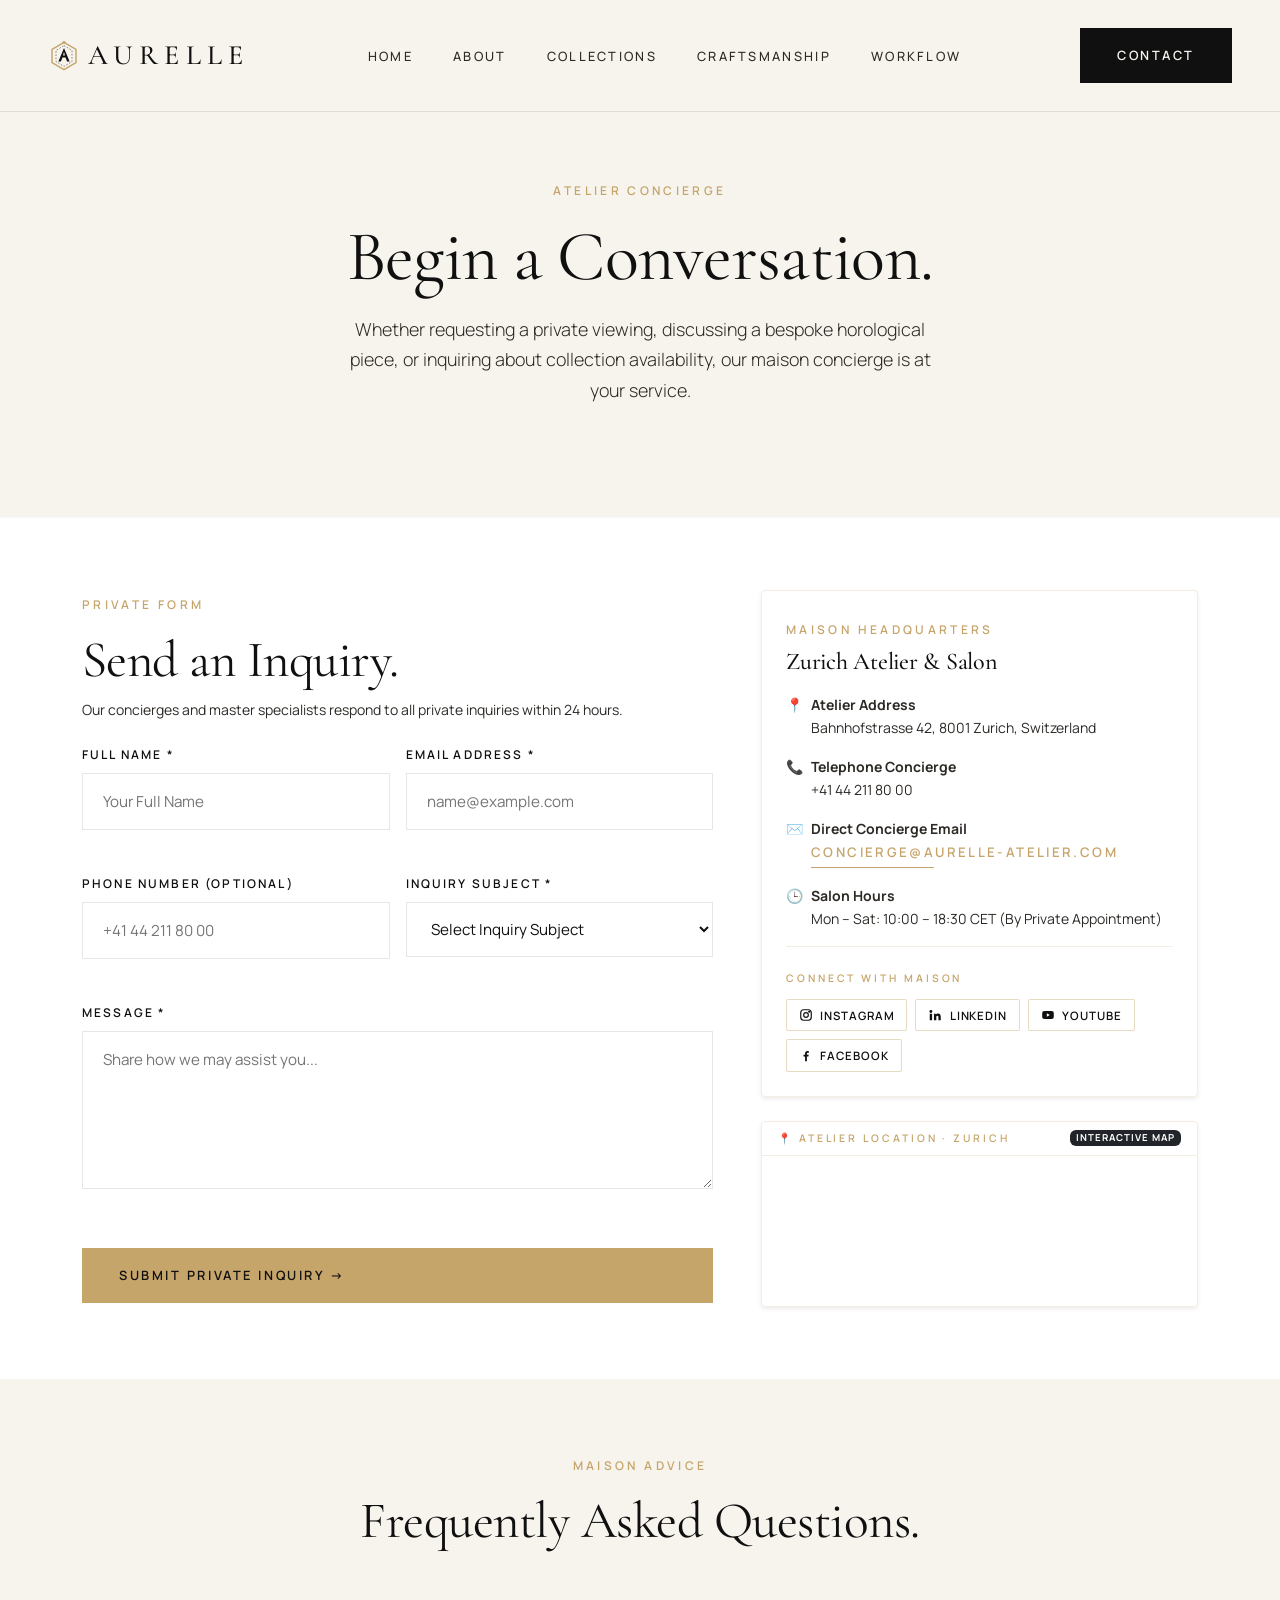
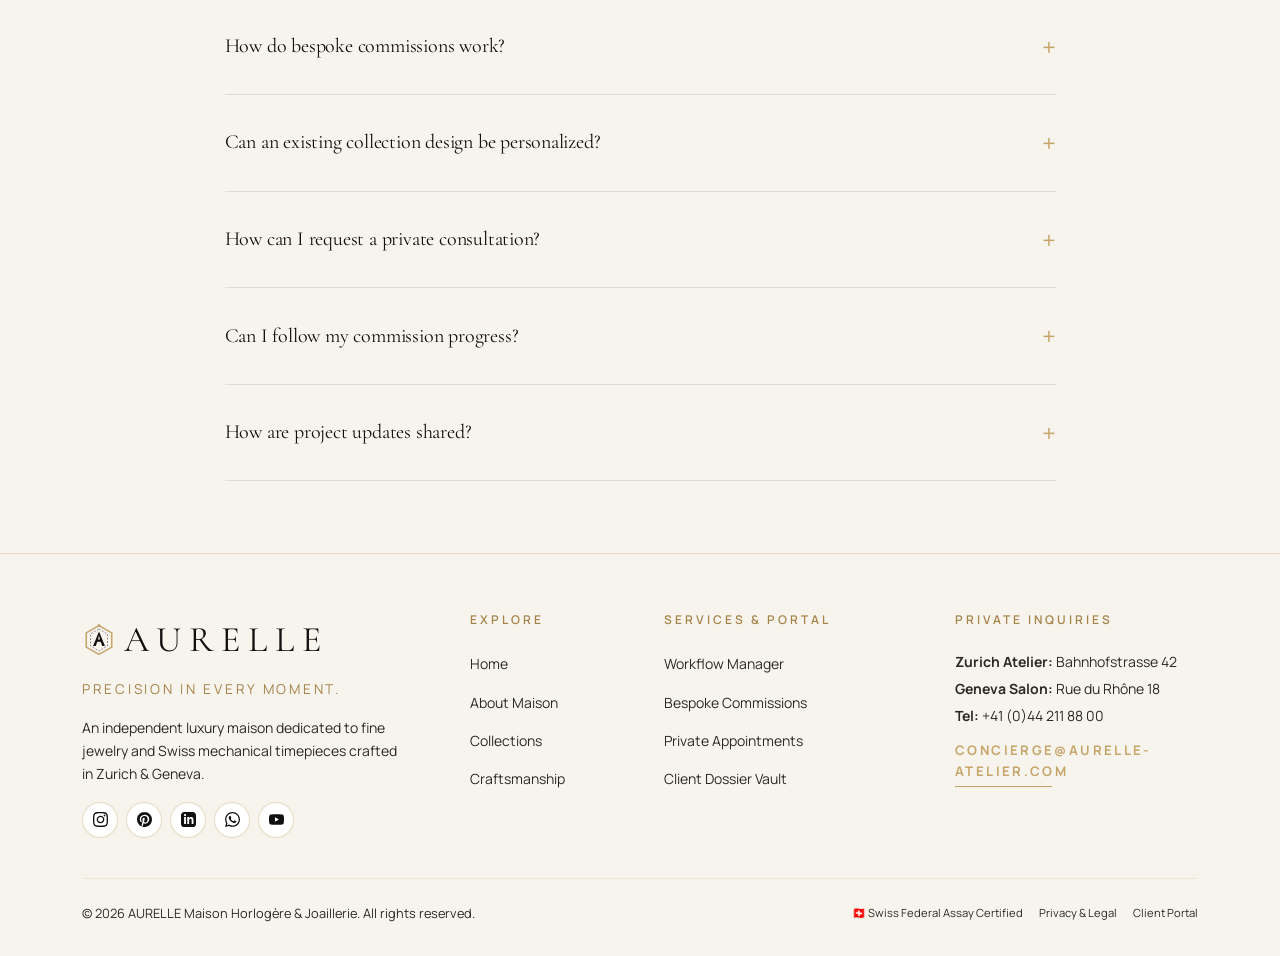
==== commit 14d734cb: "2nd comrt" ====
--- a/contact.html
+++ b/contact.html
@@ -188,10 +188,10 @@
               <div class="border-top border-gold-subtle pt-3 mt-3">
                 <span class="section-label mb-2" style="font-size:0.65rem;">CONNECT WITH MAISON</span>
                 <div class="d-flex gap-2 flex-wrap mt-1">
-                  <a href="#" class="contact-social-btn">Instagram</a>
-                  <a href="#" class="contact-social-btn">LinkedIn</a>
-                  <a href="#" class="contact-social-btn">YouTube</a>
-                  <a href="#" class="contact-social-btn">Facebook</a>
+                  <a href="#" class="contact-social-btn" aria-label="Instagram"><svg class="social-icon" viewBox="0 0 24 24" fill="none" stroke="currentColor" stroke-width="2" stroke-linecap="round" stroke-linejoin="round" aria-hidden="true"><rect x="3" y="3" width="18" height="18" rx="5"/><circle cx="12" cy="12" r="4"/><circle cx="17.5" cy="6.5" r="0.8" fill="currentColor"/></svg>Instagram</a>
+                  <a href="#" class="contact-social-btn" aria-label="LinkedIn"><svg class="social-icon" viewBox="0 0 24 24" fill="currentColor" aria-hidden="true"><path d="M4.98 3.5a2.5 2.5 0 1 1 0 5 2.5 2.5 0 0 1 0-5zM3 9.75h4V21H3V9.75zm6.5 0h3.8v1.54h.05c.53-1 1.82-2.04 3.75-2.04 4 0 4.75 2.63 4.75 6.05V21h-4v-5.08c0-1.21-.02-2.77-1.69-2.77-1.69 0-1.95 1.32-1.95 2.68V21h-4V9.75z"/></svg>LinkedIn</a>
+                  <a href="#" class="contact-social-btn" aria-label="YouTube"><svg class="social-icon" viewBox="0 0 24 24" fill="currentColor" aria-hidden="true"><path d="M21.6 7.2a2.5 2.5 0 0 0-1.76-1.77C18.27 5 12 5 12 5s-6.27 0-7.84.43A2.5 2.5 0 0 0 2.4 7.2C2 8.78 2 12 2 12s0 3.22.4 4.8a2.5 2.5 0 0 0 1.76 1.77C5.73 19 12 19 12 19s6.27 0 7.84-.43a2.5 2.5 0 0 0 1.76-1.77C22 15.22 22 12 22 12s0-3.22-.4-4.8zM10 15V9l5.2 3L10 15z"/></svg>YouTube</a>
+                  <a href="#" class="contact-social-btn" aria-label="Facebook"><svg class="social-icon" viewBox="0 0 24 24" fill="currentColor" aria-hidden="true"><path d="M13.5 21v-8h2.7l.4-3.2h-3.1V7.8c0-.9.3-1.5 1.6-1.5h1.7V3.4c-.3 0-1.3-.1-2.4-.1-2.4 0-4 1.5-4 4.1v2.4H7.7V13h2.7v8h3.1z"/></svg>Facebook</a>
                 </div>
               </div>
             </div>
--- a/assets/css/style.css
+++ b/assets/css/style.css
@@ -555,7 +555,7 @@
   font-weight: 600;
 }
 
-@media (max-width: 991px) {
+@media (max-width: 1199px) {
   .nav-links-desktop, .desktop-contact-btn {
     display: none !important;
   }
@@ -2608,8 +2608,16 @@
 }
 
 /* Contact Page Social & Map Styles */
+.contact-social-btn .social-icon {
+  width: 14px;
+  height: 14px;
+  flex-shrink: 0;
+}
+
 .contact-social-btn {
-  display: inline-block;
+  display: inline-flex;
+  align-items: center;
+  gap: 0.45rem;
   font-size: 0.72rem;
   font-weight: 600;
   letter-spacing: 0.08em;
